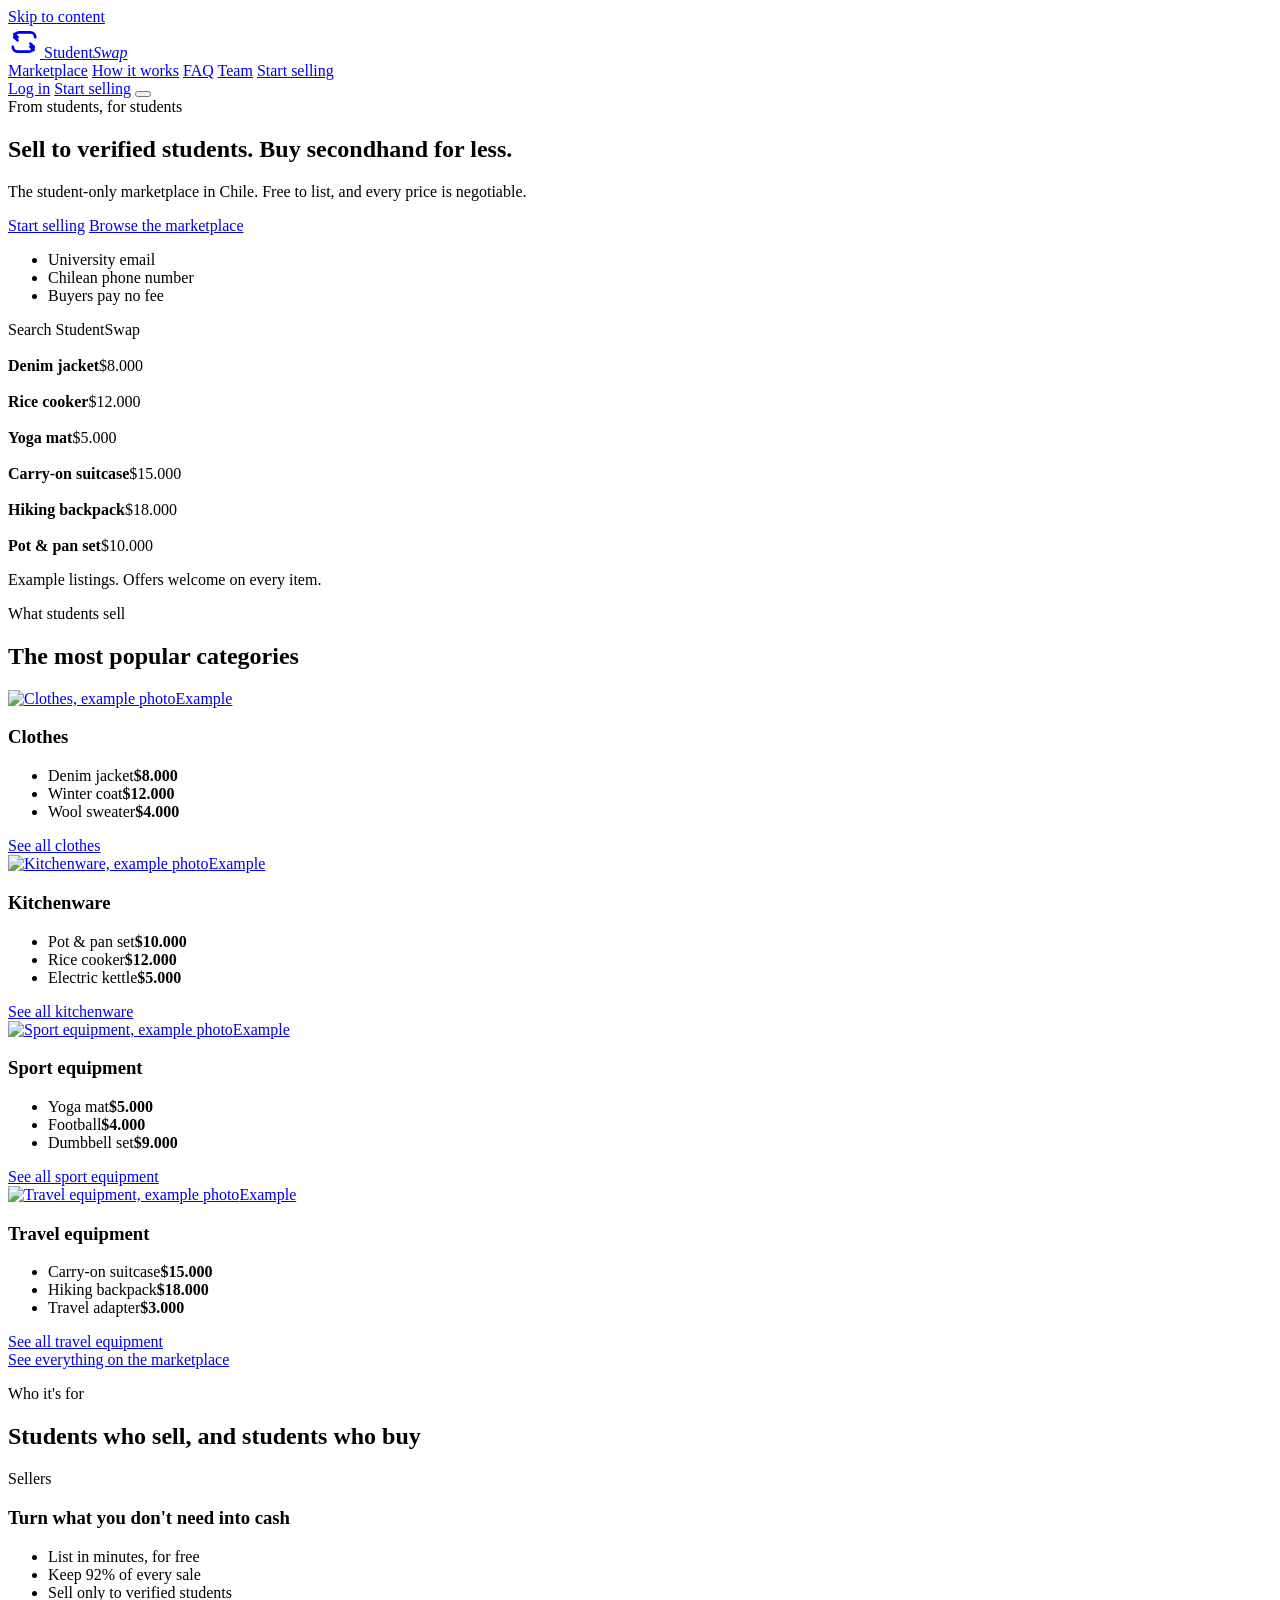
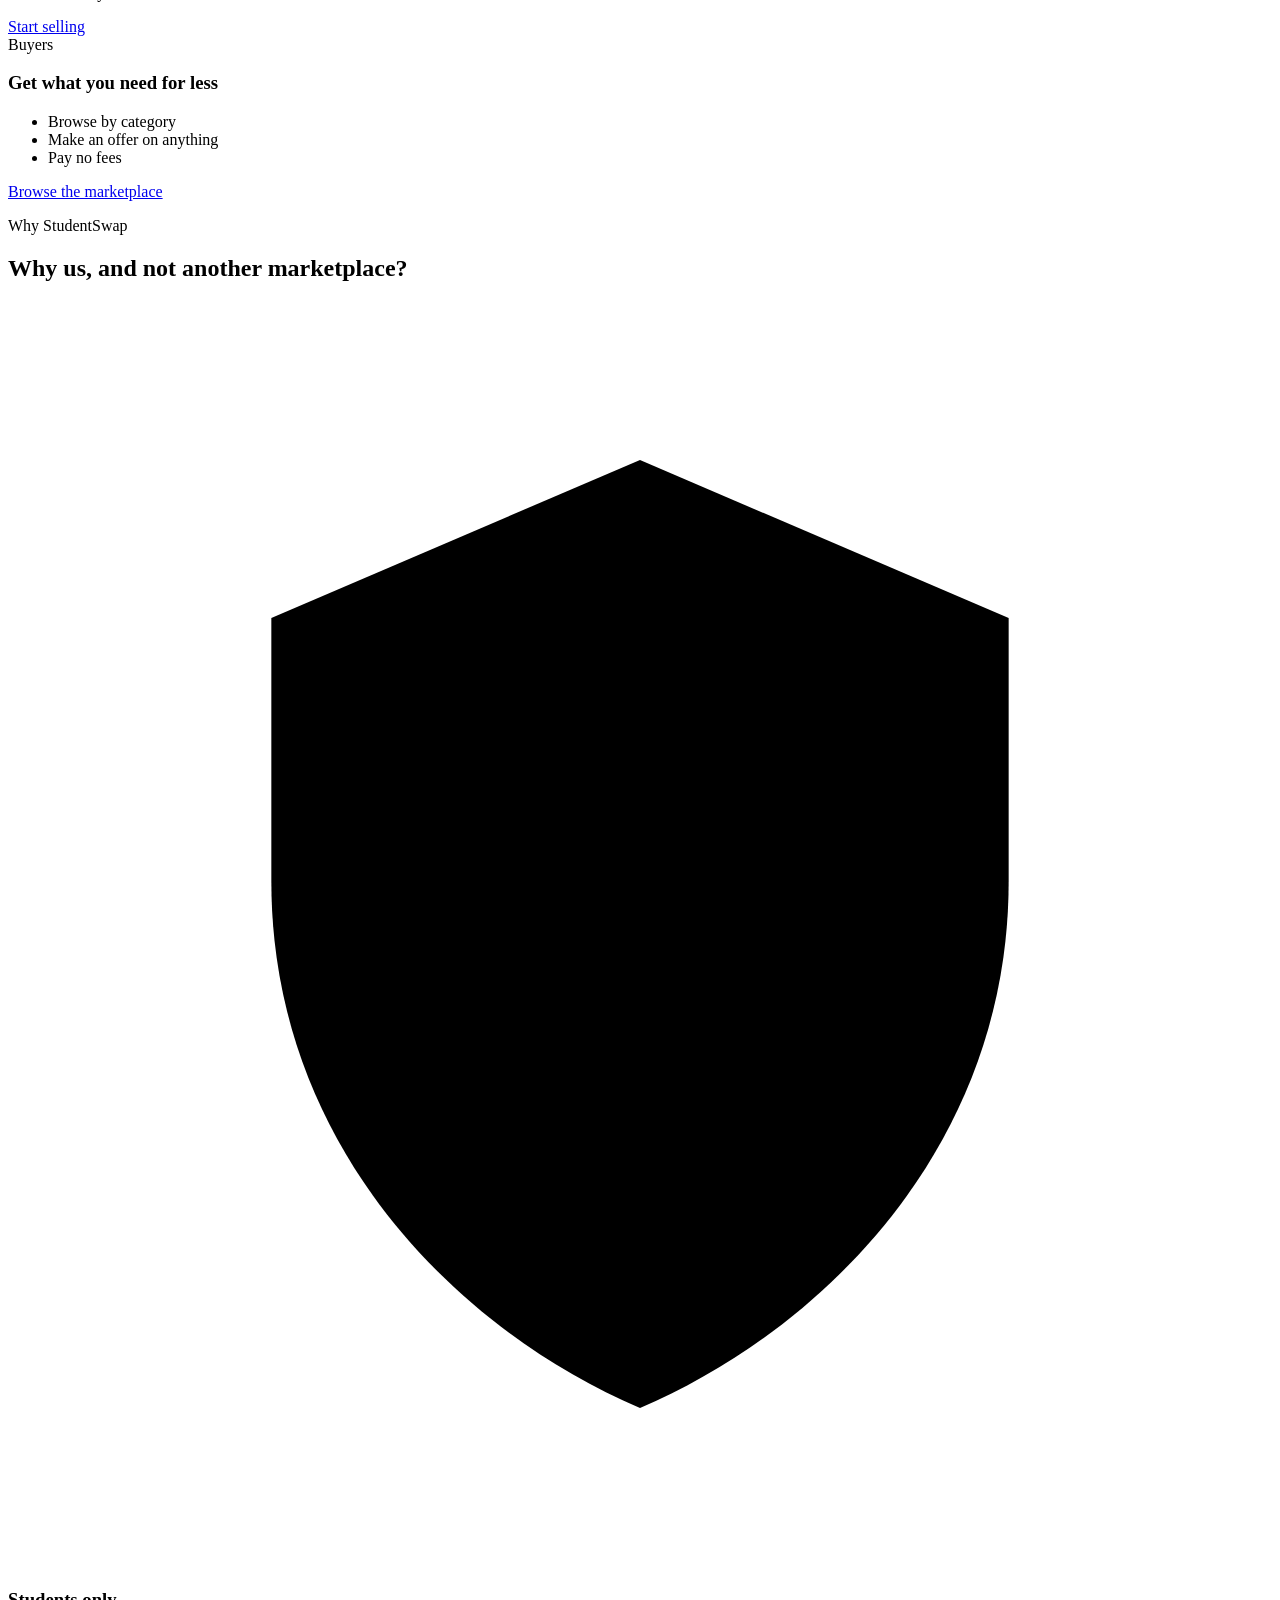
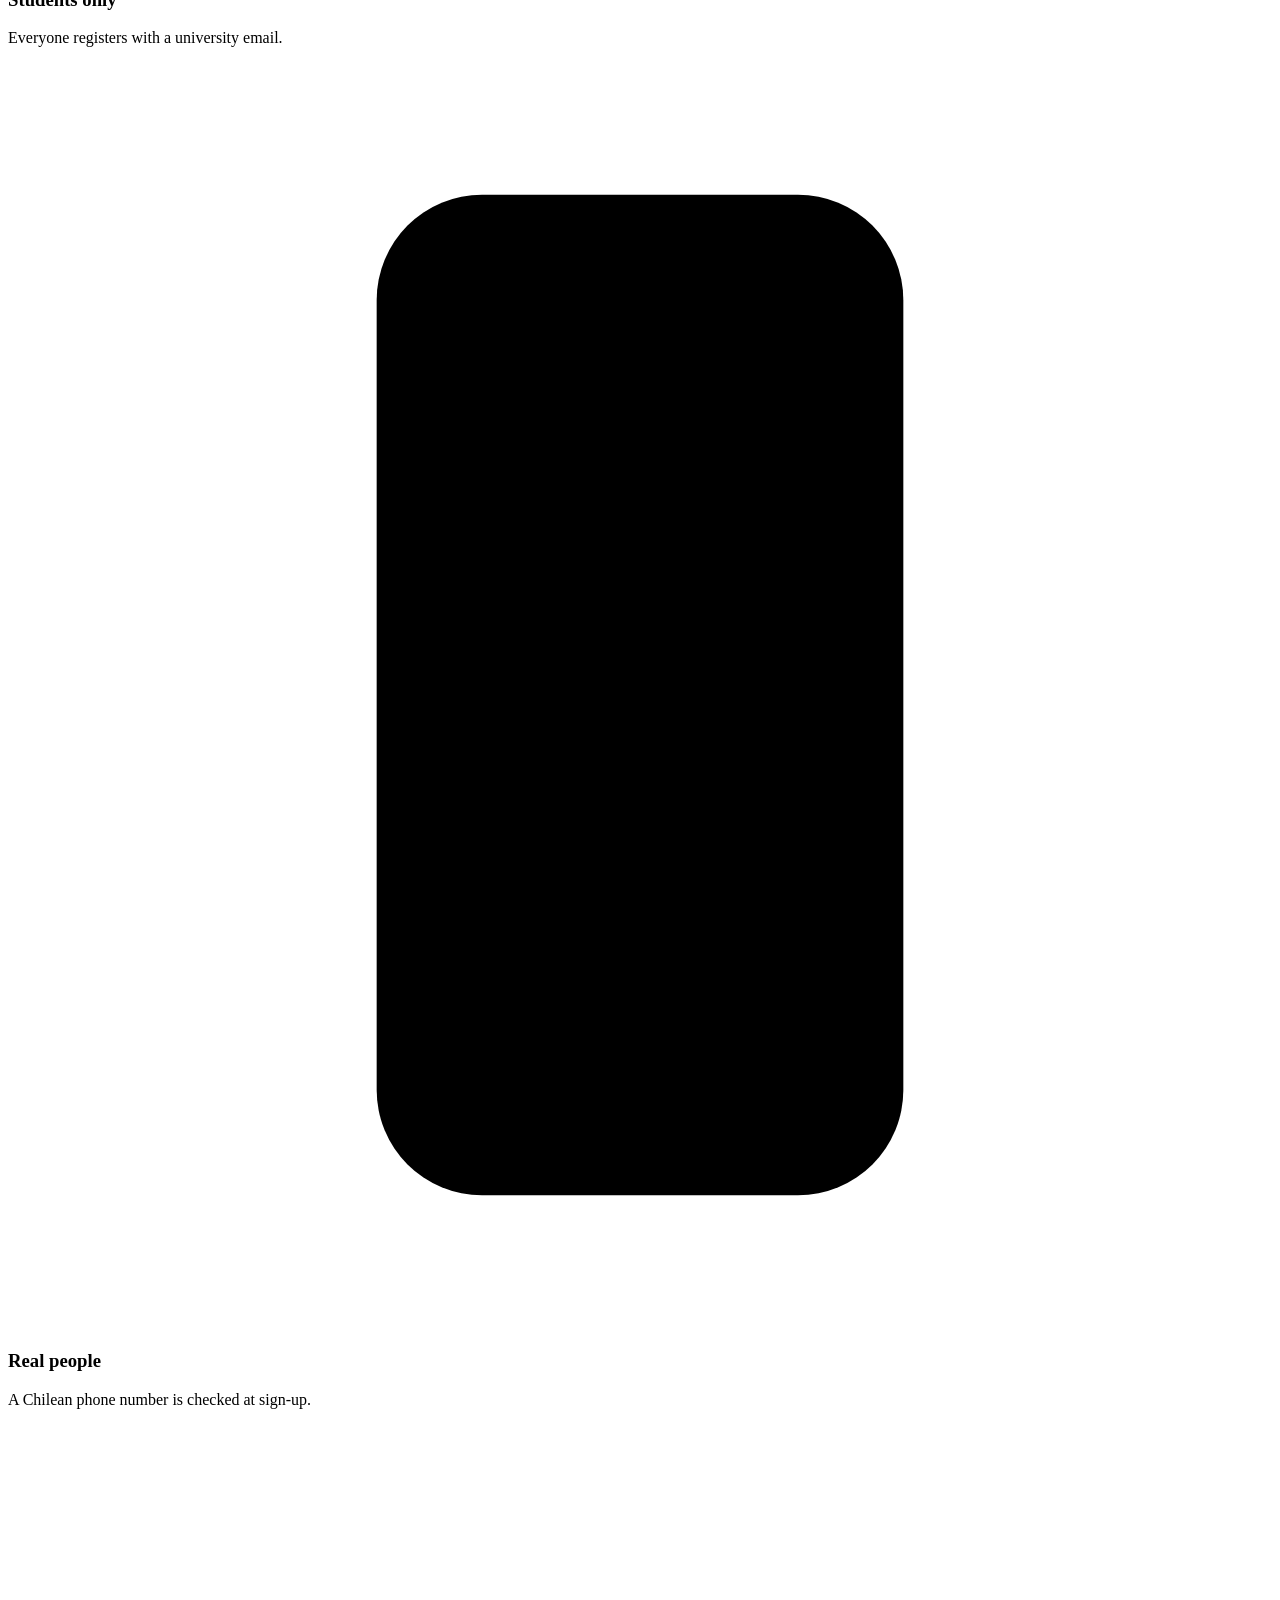
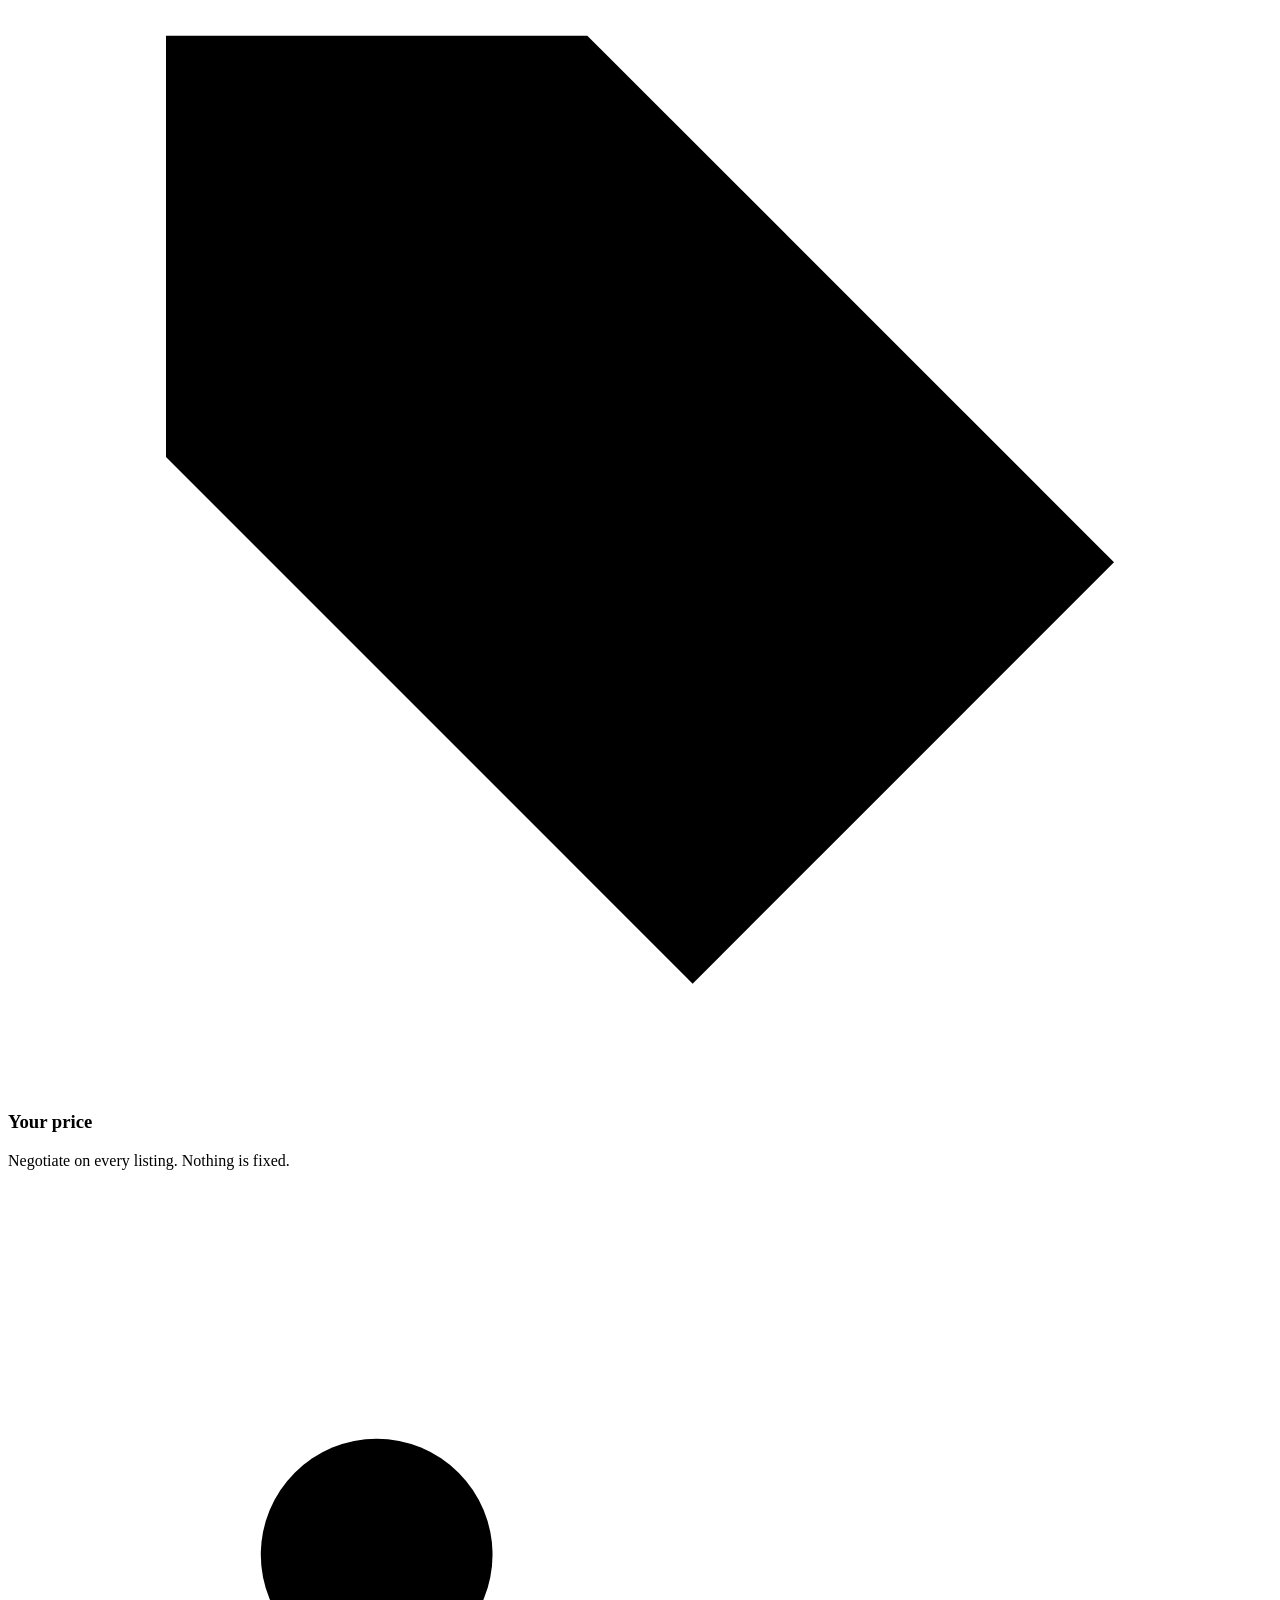
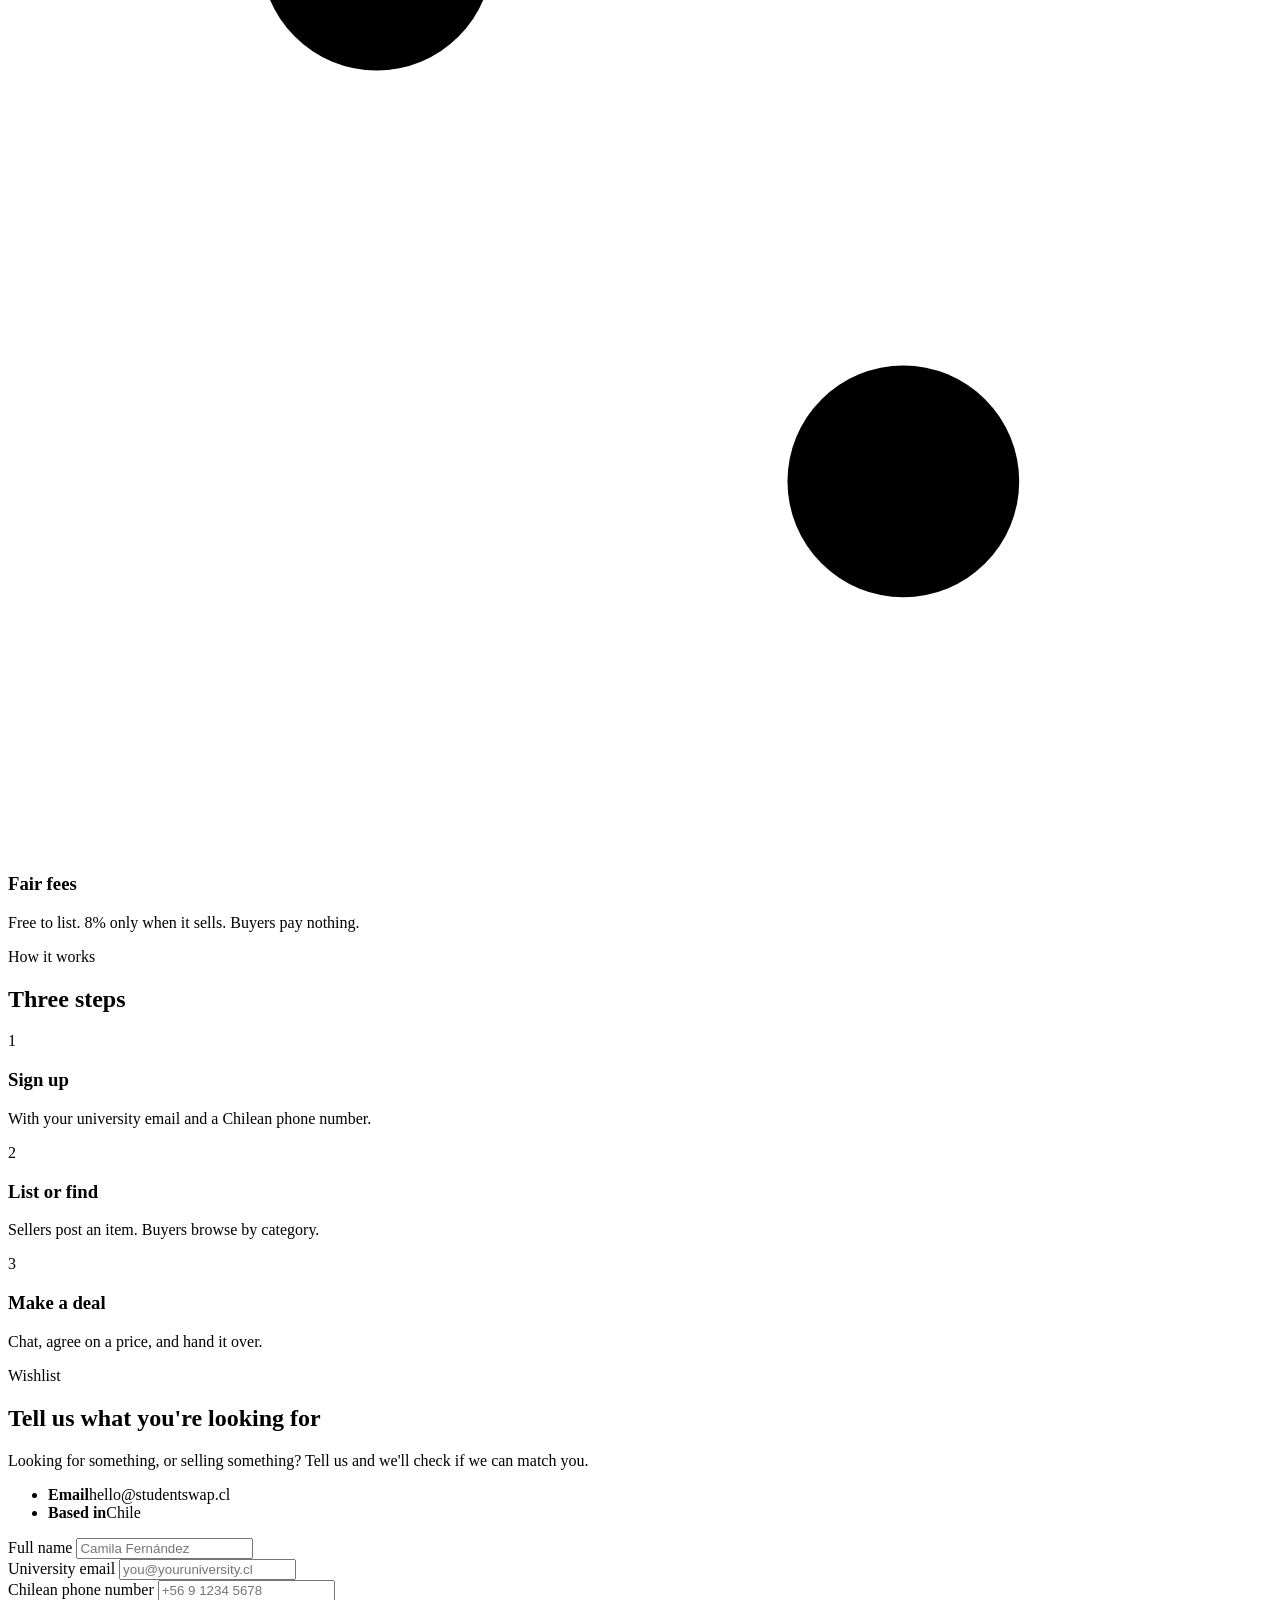
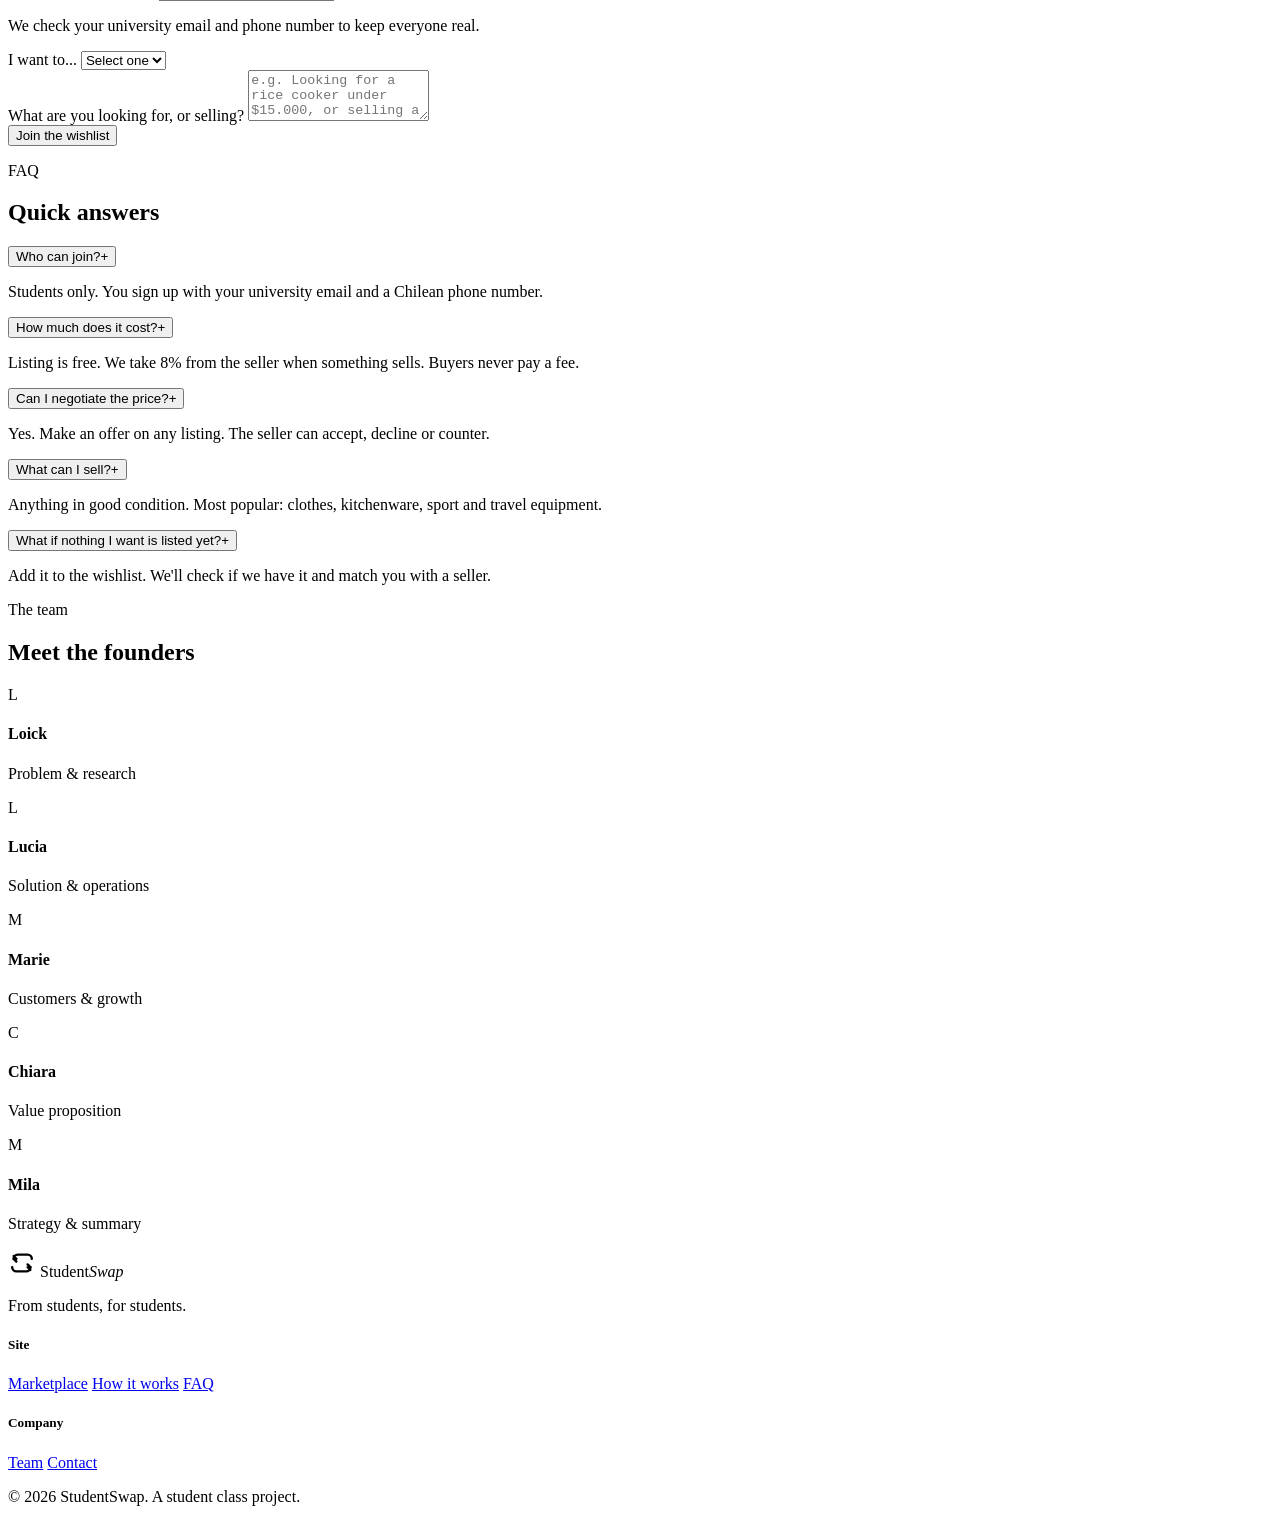
==== index.html @ c47710b7 "Add files via upload" ====
<!DOCTYPE html>
<html lang="en">
<head>
<meta charset="UTF-8">
<meta name="viewport" content="width=device-width, initial-scale=1.0">
<title>StudentSwap | The safe student marketplace in Chile</title>
<meta name="description" content="Sell to verified students and buy secondhand for less. StudentSwap is the student-only marketplace in Chile: university email and Chilean phone number required, free to list, every price negotiable.">
<link rel="icon" href="data:image/svg+xml,<svg xmlns=%22http://www.w3.org/2000/svg%22 viewBox=%220 0 100 100%22><text y=%22.9em%22 font-size=%2290%22>🔁</text></svg>">
<link rel="preconnect" href="https://fonts.googleapis.com">
<link rel="preconnect" href="https://fonts.gstatic.com" crossorigin>
<link href="https://fonts.googleapis.com/css2?family=Fraunces:opsz,wght@9..144,500;9..144,600;9..144,700&family=Inter:wght@400;500;600;700;800&display=swap" rel="stylesheet">
<link rel="stylesheet" href="css/styles.css">
</head>
<body>

<a class="skip-link" href="#main">Skip to content</a>

<header class="site-header" id="top">
  <div class="wrap header-inner">
    <a href="index.html" class="logo" aria-label="StudentSwap home">
      <span class="logo-mark">
        <svg width="32" height="32" viewBox="0 0 40 40" fill="none" xmlns="http://www.w3.org/2000/svg">
          <path d="M8 14C8 10.6863 10.6863 8 14 8H28C31.3137 8 34 10.6863 34 14" stroke="currentColor" stroke-width="3.4" stroke-linecap="round"/>
          <path d="M12 14L8 10M8 14L12 18" stroke="currentColor" stroke-width="3.4" stroke-linecap="round" stroke-linejoin="round"/>
          <path d="M32 26C32 29.3137 29.3137 32 26 32H12C8.68629 32 6 29.3137 6 26" stroke="currentColor" stroke-width="3.4" stroke-linecap="round"/>
          <path d="M28 26L32 30M32 26L28 22" stroke="currentColor" stroke-width="3.4" stroke-linecap="round" stroke-linejoin="round"/>
        </svg>
      </span>
      <span>Student<em>Swap</em></span>
    </a>

    <nav class="main-nav" id="main-nav" aria-label="Primary">
      <a href="marketplace.html">Marketplace</a>
      <a href="#how-it-works">How it works</a>
      <a href="#faq">FAQ</a>
      <a href="#team">Team</a>
      <a href="#join" class="nav-cta btn btn-primary">Start selling</a>
    </nav>

    <div class="header-actions">
      <a href="#join" class="btn btn-ghost">Log in</a>
      <a href="#join" class="btn btn-primary">Start selling</a>
      <button class="nav-toggle" id="navToggle" aria-expanded="false" aria-controls="main-nav" aria-label="Toggle menu">
        <span></span><span></span><span></span>
      </button>
    </div>
  </div>
</header>

<main id="main">

  <!-- HERO -->
  <section class="hero">
    <div class="wrap hero-inner">
      <div class="hero-copy">
        <span class="badge-pill">From students, for students</span>
        <h1>Sell to verified students. <span class="accent">Buy secondhand for less.</span></h1>
        <p class="hero-sub">The student-only marketplace in Chile. Free to list, and every price is negotiable.</p>
        <div class="hero-ctas">
          <a href="#join" class="btn btn-primary btn-lg">Start selling</a>
          <a href="marketplace.html" class="btn btn-outline btn-lg">Browse the marketplace</a>
        </div>
        <ul class="trust-list">
          <li>University email</li>
          <li>Chilean phone number</li>
          <li>Buyers pay no fee</li>
        </ul>
      </div>

      <div class="hero-art" aria-hidden="true">
        <div class="mock-browser">
          <div class="mock-bar"><span></span><span></span><span></span></div>
          <div class="mock-search">Search StudentSwap</div>
          <div class="mock-grid">
            <div class="mock-card"><img class="mock-thumb" data-ph="clothing" alt=""><div class="mock-info"><strong>Denim jacket</strong><span>$8.000</span></div></div>
            <div class="mock-card"><img class="mock-thumb" data-ph="kitchen" alt=""><div class="mock-info"><strong>Rice cooker</strong><span>$12.000</span></div></div>
            <div class="mock-card"><img class="mock-thumb" data-ph="sport" alt=""><div class="mock-info"><strong>Yoga mat</strong><span>$5.000</span></div></div>
            <div class="mock-card"><img class="mock-thumb" data-ph="travel" alt=""><div class="mock-info"><strong>Carry-on suitcase</strong><span>$15.000</span></div></div>
            <div class="mock-card"><img class="mock-thumb" data-ph="travel" alt=""><div class="mock-info"><strong>Hiking backpack</strong><span>$18.000</span></div></div>
            <div class="mock-card"><img class="mock-thumb" data-ph="kitchen" alt=""><div class="mock-info"><strong>Pot &amp; pan set</strong><span>$10.000</span></div></div>
          </div>
          <p class="mock-caption">Example listings. Offers welcome on every item.</p>
        </div>
      </div>
    </div>
  </section>

  <!-- CATEGORIES WITH EXAMPLES -->
  <section class="section alt" id="categories">
    <div class="wrap">
      <p class="eyebrow center">What students sell</p>
      <h2 class="section-title center">The most popular categories</h2>

      <div class="cat-grid">
        <article class="cat-card">
          <a class="cat-thumb" href="marketplace.html?category=clothing">
            <img data-ph="clothing" alt="Clothes, example photo"><span class="example-badge">Example</span>
          </a>
          <div class="cat-body">
            <h3>Clothes</h3>
            <ul class="cat-items">
              <li><span>Denim jacket</span><b>$8.000</b></li>
              <li><span>Winter coat</span><b>$12.000</b></li>
              <li><span>Wool sweater</span><b>$4.000</b></li>
            </ul>
            <a class="cat-link" href="marketplace.html?category=clothing">See all clothes</a>
          </div>
        </article>

        <article class="cat-card">
          <a class="cat-thumb" href="marketplace.html?category=kitchen">
            <img data-ph="kitchen" alt="Kitchenware, example photo"><span class="example-badge">Example</span>
          </a>
          <div class="cat-body">
            <h3>Kitchenware</h3>
            <ul class="cat-items">
              <li><span>Pot &amp; pan set</span><b>$10.000</b></li>
              <li><span>Rice cooker</span><b>$12.000</b></li>
              <li><span>Electric kettle</span><b>$5.000</b></li>
            </ul>
            <a class="cat-link" href="marketplace.html?category=kitchen">See all kitchenware</a>
          </div>
        </article>

        <article class="cat-card">
          <a class="cat-thumb" href="marketplace.html?category=sport">
            <img data-ph="sport" alt="Sport equipment, example photo"><span class="example-badge">Example</span>
          </a>
          <div class="cat-body">
            <h3>Sport equipment</h3>
            <ul class="cat-items">
              <li><span>Yoga mat</span><b>$5.000</b></li>
              <li><span>Football</span><b>$4.000</b></li>
              <li><span>Dumbbell set</span><b>$9.000</b></li>
            </ul>
            <a class="cat-link" href="marketplace.html?category=sport">See all sport equipment</a>
          </div>
        </article>

        <article class="cat-card">
          <a class="cat-thumb" href="marketplace.html?category=travel">
            <img data-ph="travel" alt="Travel equipment, example photo"><span class="example-badge">Example</span>
          </a>
          <div class="cat-body">
            <h3>Travel equipment</h3>
            <ul class="cat-items">
              <li><span>Carry-on suitcase</span><b>$15.000</b></li>
              <li><span>Hiking backpack</span><b>$18.000</b></li>
              <li><span>Travel adapter</span><b>$3.000</b></li>
            </ul>
            <a class="cat-link" href="marketplace.html?category=travel">See all travel equipment</a>
          </div>
        </article>
      </div>

      <div class="section-cta">
        <a href="marketplace.html" class="btn btn-outline">See everything on the marketplace</a>
      </div>
    </div>
  </section>

  <!-- CUSTOMERS: SELLERS FIRST -->
  <section class="section" id="who">
    <div class="wrap">
      <p class="eyebrow center">Who it's for</p>
      <h2 class="section-title center">Students who sell, and students who buy</h2>

      <div class="audience-grid">
        <div class="audience-card primary">
          <span class="audience-tag">Sellers</span>
          <h3>Turn what you don't need into cash</h3>
          <ul class="check-list">
            <li>List in minutes, for free</li>
            <li>Keep 92% of every sale</li>
            <li>Sell only to verified students</li>
          </ul>
          <a href="#join" class="btn btn-light">Start selling</a>
        </div>
        <div class="audience-card">
          <span class="audience-tag">Buyers</span>
          <h3>Get what you need for less</h3>
          <ul class="check-list">
            <li>Browse by category</li>
            <li>Make an offer on anything</li>
            <li>Pay no fees</li>
          </ul>
          <a href="marketplace.html" class="btn btn-outline">Browse the marketplace</a>
        </div>
      </div>
    </div>
  </section>

  <!-- WHY US -->
  <section class="section alt" id="why">
    <div class="wrap">
      <p class="eyebrow center">Why StudentSwap</p>
      <h2 class="section-title center">Why us, and not another marketplace?</h2>

      <div class="why-grid">
        <div class="why-item">
          <span class="why-icon"><svg viewBox="0 0 24 24" aria-hidden="true"><path d="M12 3l7 3v5c0 5-3.5 8.5-7 10-3.5-1.5-7-5-7-10V6l7-3z"/><path d="M9 12l2 2 4-4"/></svg></span>
          <h3>Students only</h3>
          <p>Everyone registers with a university email.</p>
        </div>
        <div class="why-item">
          <span class="why-icon"><svg viewBox="0 0 24 24" aria-hidden="true"><rect x="7" y="2.5" width="10" height="19" rx="2"/><path d="M11 18h2"/></svg></span>
          <h3>Real people</h3>
          <p>A Chilean phone number is checked at sign-up.</p>
        </div>
        <div class="why-item">
          <span class="why-icon"><svg viewBox="0 0 24 24" aria-hidden="true"><path d="M3 12V4h8l10 10-8 8L3 12z"/><circle cx="7.5" cy="8.5" r="1.2"/></svg></span>
          <h3>Your price</h3>
          <p>Negotiate on every listing. Nothing is fixed.</p>
        </div>
        <div class="why-item">
          <span class="why-icon"><svg viewBox="0 0 24 24" aria-hidden="true"><path d="M5 19L19 5"/><circle cx="7" cy="7" r="2.2"/><circle cx="17" cy="17" r="2.2"/></svg></span>
          <h3>Fair fees</h3>
          <p>Free to list. 8% only when it sells. Buyers pay nothing.</p>
        </div>
      </div>
    </div>
  </section>

  <!-- HOW IT WORKS -->
  <section class="section" id="how-it-works">
    <div class="wrap">
      <p class="eyebrow center">How it works</p>
      <h2 class="section-title center">Three steps</h2>

      <div class="steps-row">
        <div class="step">
          <span class="step-num">1</span>
          <h3>Sign up</h3>
          <p>With your university email and a Chilean phone number.</p>
        </div>
        <div class="step">
          <span class="step-num">2</span>
          <h3>List or find</h3>
          <p>Sellers post an item. Buyers browse by category.</p>
        </div>
        <div class="step">
          <span class="step-num">3</span>
          <h3>Make a deal</h3>
          <p>Chat, agree on a price, and hand it over.</p>
        </div>
      </div>
    </div>
  </section>

  <!-- WISHLIST -->
  <section class="section alt" id="join">
    <div class="wrap two-col">
      <div>
        <p class="eyebrow">Wishlist</p>
        <h2 class="section-title">Tell us what you're looking for</h2>
        <p class="section-lead">Looking for something, or selling something? Tell us and we'll check if we can match you.</p>
        <ul class="contact-info">
          <li><strong>Email</strong><span>hello@studentswap.cl</span></li>
          <li><strong>Based in</strong><span>Chile</span></li>
        </ul>
      </div>

      <form class="join-form" id="joinForm">
        <div class="form-row">
          <label for="name">Full name</label>
          <input type="text" id="name" name="name" required placeholder="Camila Fernández">
        </div>
        <div class="form-row">
          <label for="email">University email</label>
          <input type="email" id="email" name="email" required placeholder="you@youruniversity.cl">
        </div>
        <div class="form-row">
          <label for="phone">Chilean phone number</label>
          <input type="tel" id="phone" name="phone" required placeholder="+56 9 1234 5678" pattern="(\+?56[\s\-]?)?9[\s\-]?[0-9]{4}[\s\-]?[0-9]{4}" title="Chilean mobile number, for example +56 9 1234 5678">
          <p class="form-hint">We check your university email and phone number to keep everyone real.</p>
        </div>
        <div class="form-row">
          <label for="role">I want to...</label>
          <select id="role" name="role" required>
            <option value="" disabled selected>Select one</option>
            <option value="seller">Sell</option>
            <option value="buyer">Buy</option>
            <option value="both">Both</option>
          </select>
        </div>
        <div class="form-row">
          <label for="details">What are you looking for, or selling?</label>
          <textarea id="details" name="details" rows="3" placeholder="e.g. Looking for a rice cooker under $15.000, or selling a yoga mat."></textarea>
        </div>
        <button type="submit" class="btn btn-primary btn-lg btn-block">Join the wishlist</button>
        <p class="form-note" id="formNote" role="status"></p>
      </form>
    </div>
  </section>

  <!-- FAQ -->
  <section class="section" id="faq">
    <div class="wrap narrow">
      <p class="eyebrow center">FAQ</p>
      <h2 class="section-title center">Quick answers</h2>

      <div class="accordion" id="accordion">
        <div class="accordion-item">
          <button class="accordion-trigger" aria-expanded="true">Who can join?<span class="accordion-icon">+</span></button>
          <div class="accordion-panel" style="max-height:200px"><p>Students only. You sign up with your university email and a Chilean phone number.</p></div>
        </div>
        <div class="accordion-item">
          <button class="accordion-trigger" aria-expanded="false">How much does it cost?<span class="accordion-icon">+</span></button>
          <div class="accordion-panel"><p>Listing is free. We take 8% from the seller when something sells. Buyers never pay a fee.</p></div>
        </div>
        <div class="accordion-item">
          <button class="accordion-trigger" aria-expanded="false">Can I negotiate the price?<span class="accordion-icon">+</span></button>
          <div class="accordion-panel"><p>Yes. Make an offer on any listing. The seller can accept, decline or counter.</p></div>
        </div>
        <div class="accordion-item">
          <button class="accordion-trigger" aria-expanded="false">What can I sell?<span class="accordion-icon">+</span></button>
          <div class="accordion-panel"><p>Anything in good condition. Most popular: clothes, kitchenware, sport and travel equipment.</p></div>
        </div>
        <div class="accordion-item">
          <button class="accordion-trigger" aria-expanded="false">What if nothing I want is listed yet?<span class="accordion-icon">+</span></button>
          <div class="accordion-panel"><p>Add it to the wishlist. We'll check if we have it and match you with a seller.</p></div>
        </div>
      </div>
    </div>
  </section>

  <!-- TEAM -->
  <section class="section alt" id="team">
    <div class="wrap">
      <p class="eyebrow center">The team</p>
      <h2 class="section-title center">Meet the founders</h2>

      <div class="team-grid">
        <div class="team-card"><div class="avatar" style="background:var(--green-100)">L</div><h4>Loick</h4><p>Problem &amp; research</p></div>
        <div class="team-card"><div class="avatar" style="background:var(--coral-tint)">L</div><h4>Lucia</h4><p>Solution &amp; operations</p></div>
        <div class="team-card"><div class="avatar" style="background:var(--gold-tint)">M</div><h4>Marie</h4><p>Customers &amp; growth</p></div>
        <div class="team-card"><div class="avatar" style="background:var(--green-tint)">C</div><h4>Chiara</h4><p>Value proposition</p></div>
        <div class="team-card"><div class="avatar" style="background:var(--sand)">M</div><h4>Mila</h4><p>Strategy &amp; summary</p></div>
      </div>
    </div>
  </section>

</main>

<footer class="site-footer">
  <div class="wrap footer-inner">
    <div class="footer-brand">
      <span class="logo"><span class="logo-mark">
          <svg width="28" height="28" viewBox="0 0 40 40" fill="none" xmlns="http://www.w3.org/2000/svg">
            <path d="M8 14C8 10.6863 10.6863 8 14 8H28C31.3137 8 34 10.6863 34 14" stroke="currentColor" stroke-width="3.4" stroke-linecap="round"/>
            <path d="M12 14L8 10M8 14L12 18" stroke="currentColor" stroke-width="3.4" stroke-linecap="round" stroke-linejoin="round"/>
            <path d="M32 26C32 29.3137 29.3137 32 26 32H12C8.68629 32 6 29.3137 6 26" stroke="currentColor" stroke-width="3.4" stroke-linecap="round"/>
            <path d="M28 26L32 30M32 26L28 22" stroke="currentColor" stroke-width="3.4" stroke-linecap="round" stroke-linejoin="round"/>
          </svg>
      </span>Student<em>Swap</em></span>
      <p>From students, for students.</p>
    </div>
    <div class="footer-links">
      <div>
        <h5>Site</h5>
        <a href="marketplace.html">Marketplace</a>
        <a href="#how-it-works">How it works</a>
        <a href="#faq">FAQ</a>
      </div>
      <div>
        <h5>Company</h5>
        <a href="#team">Team</a>
        <a href="#join">Contact</a>
      </div>
    </div>
  </div>
  <div class="wrap footer-bottom">
    <p>© 2026 StudentSwap. A student class project.</p>
  </div>
</footer>

<script src="js/placeholder.js"></script>
<script src="js/script.js"></script>
</body>
</html>
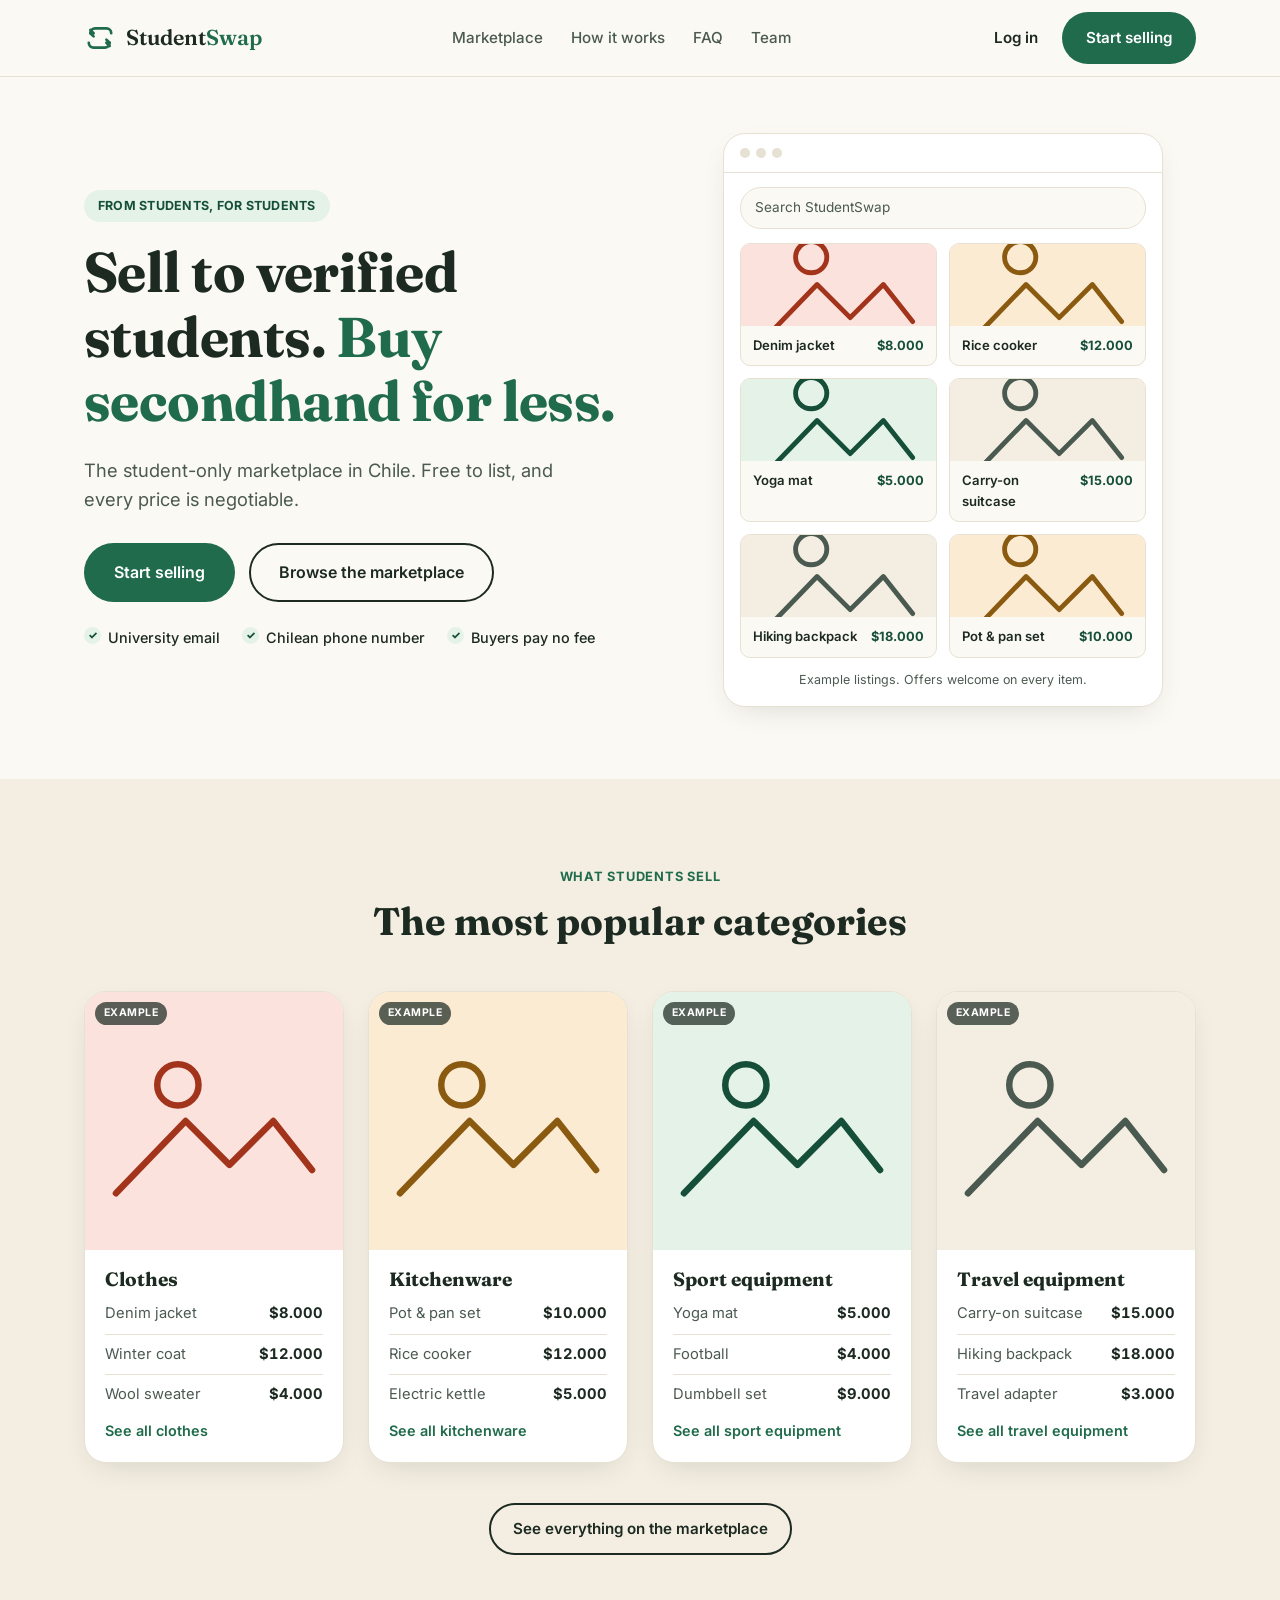
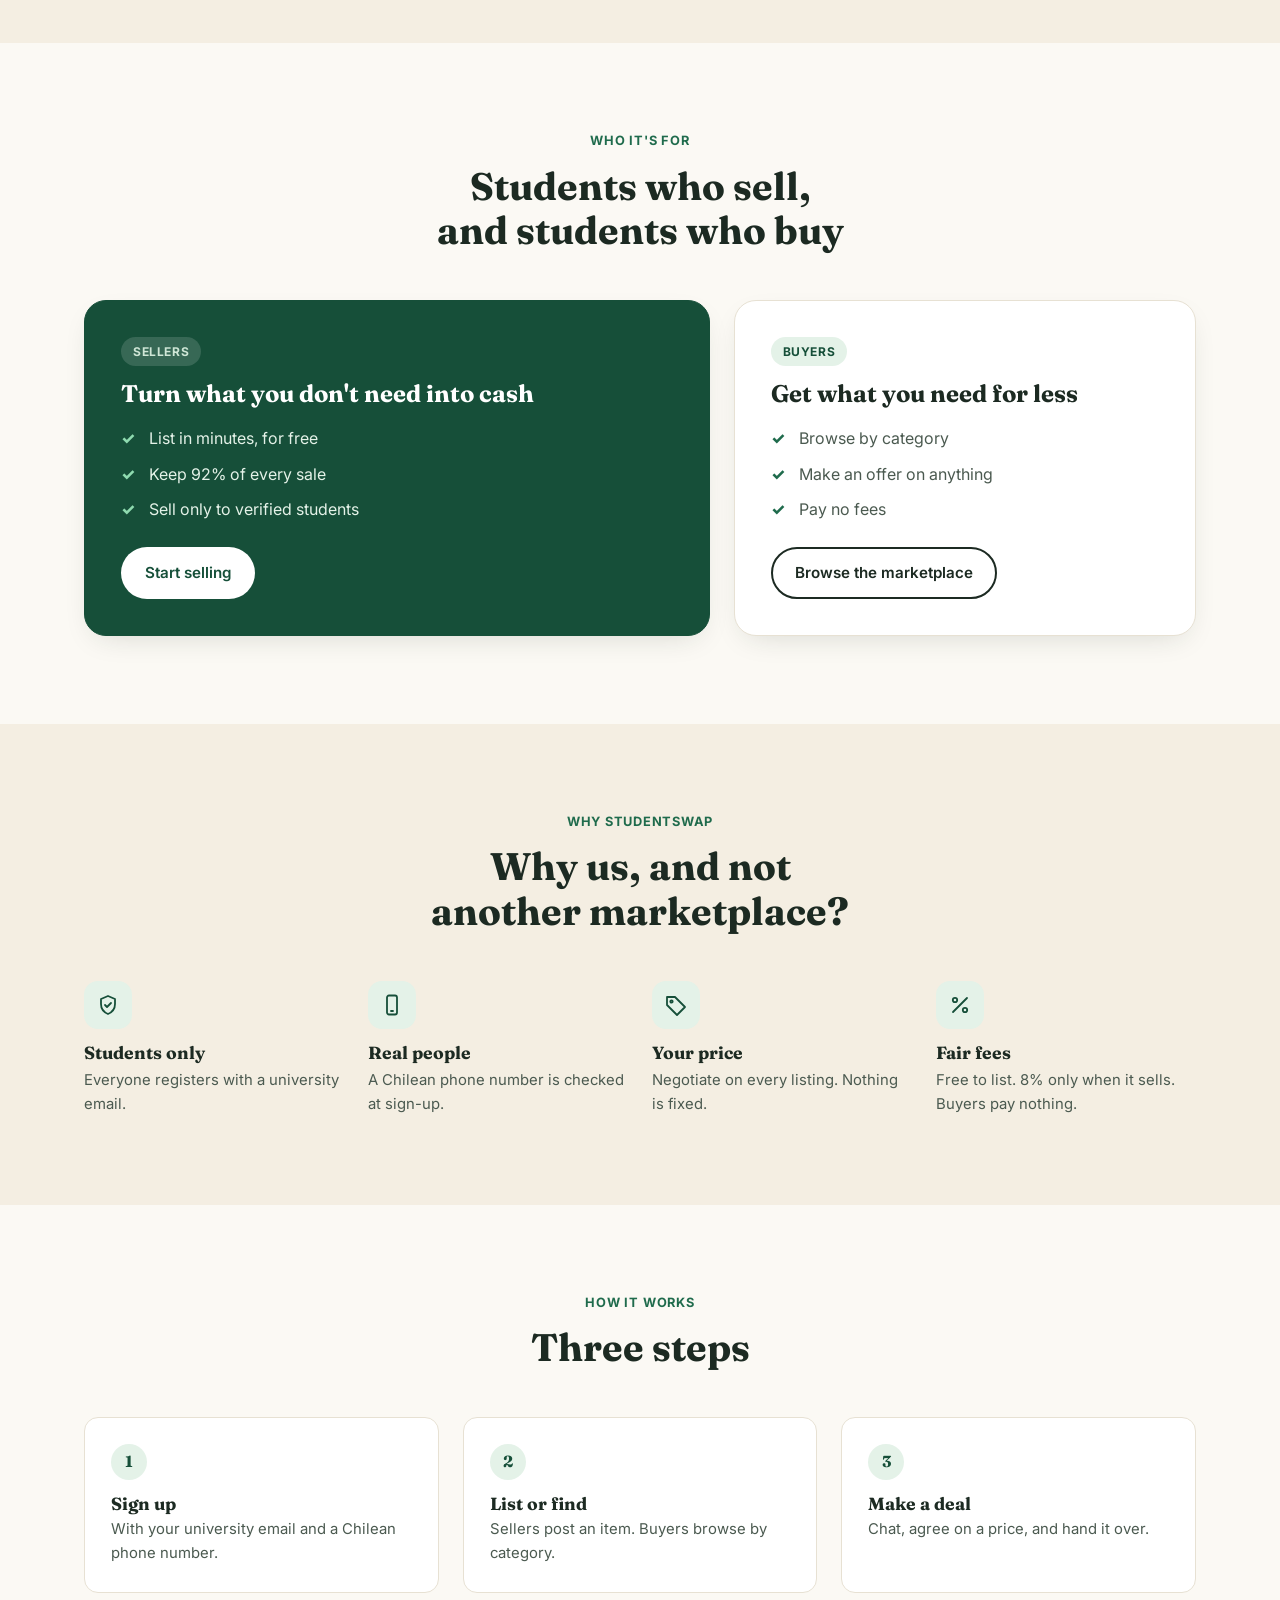
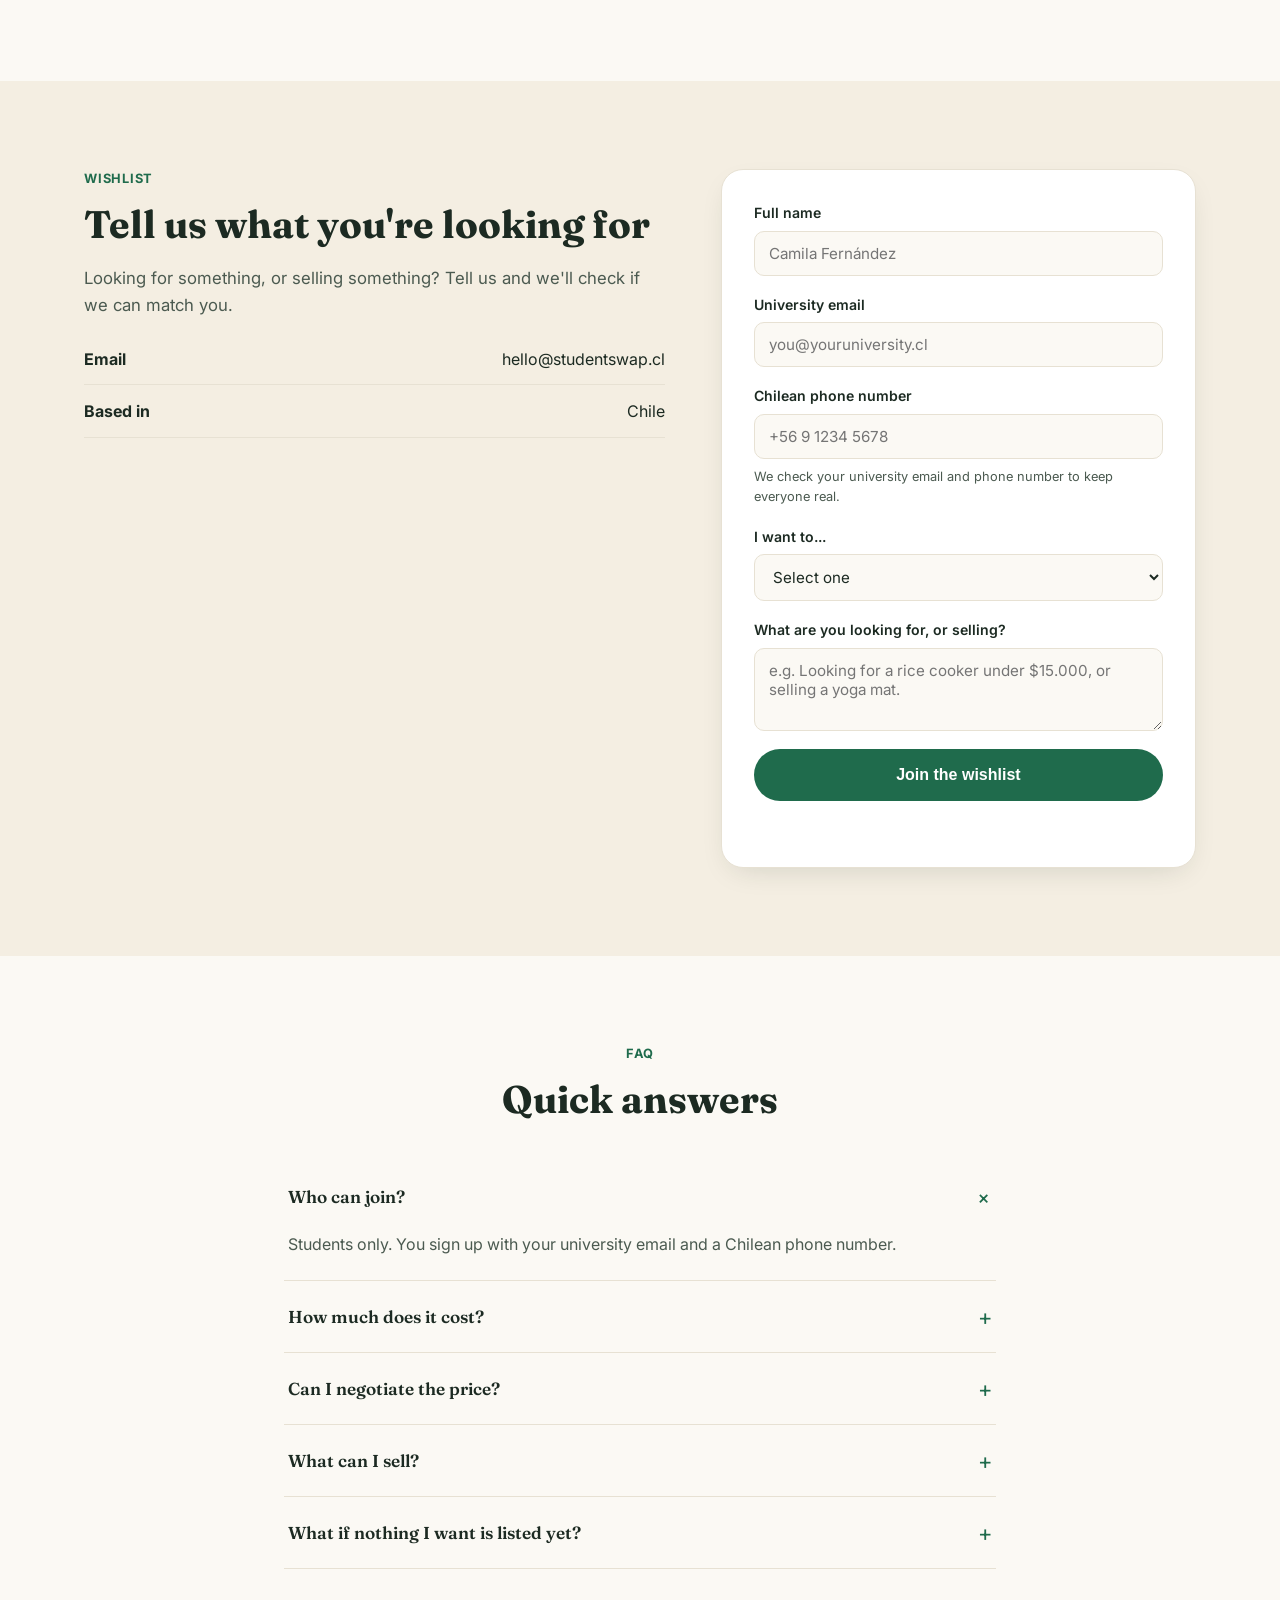
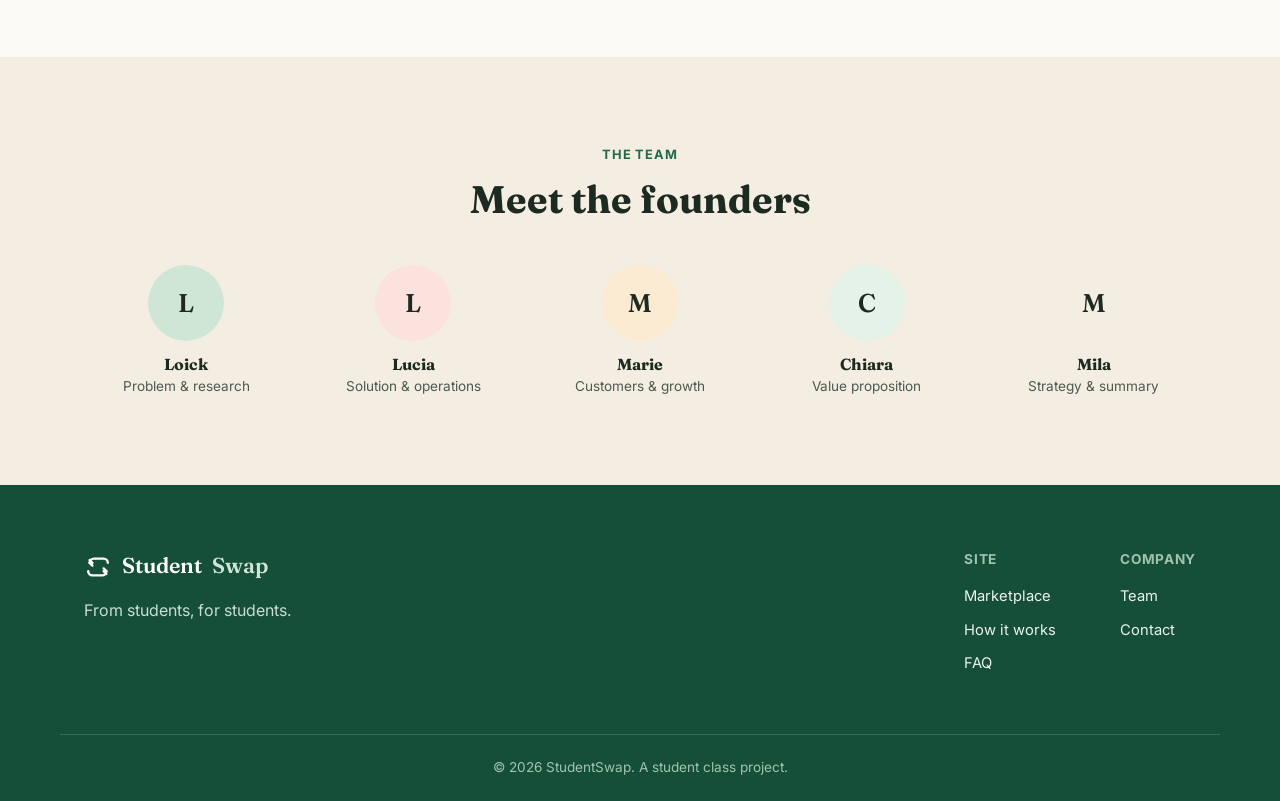
==== commit c094fad9: "Add files via upload" ====
--- a/index.html
+++ b/index.html
@@ -9,7 +9,320 @@
 <link rel="preconnect" href="https://fonts.googleapis.com">
 <link rel="preconnect" href="https://fonts.gstatic.com" crossorigin>
 <link href="https://fonts.googleapis.com/css2?family=Fraunces:opsz,wght@9..144,500;9..144,600;9..144,700&family=Inter:wght@400;500;600;700;800&display=swap" rel="stylesheet">
-<link rel="stylesheet" href="css/styles.css">
+<style>
+/* ---------- Tokens (light) ---------- */
+:root{
+  --bg:#FBF9F4;
+  --surface:#FFFFFF;
+  --ink:#1C2A22;
+  --ink-soft:#4B5A50;
+  --border:#E7E1D3;
+
+  --green-600:#1F6B4C;
+  --green-700:#164F39;
+  --green-100:#CFE6D6;
+  --green-200:#AFD8BC;
+  --green-tint:#E4F2E8;
+
+  --coral:#F2664B;
+  --coral-tint:#FBE2DC;
+  --coral-deep:#A3341C;
+
+  --gold:#E8A33D;
+  --gold-tint:#FBEBD3;
+  --gold-deep:#8A5A10;
+
+  --sand:#F4EEE2;
+  --brand-deep:#164F39;
+
+  --shadow: 0 10px 30px -12px rgba(28,42,34,0.18);
+  --radius-lg: 22px;
+  --radius-md: 14px;
+  --radius-sm: 10px;
+  --maxw: 1160px;
+  --font-head: "Fraunces", serif;
+  --font-body: "Inter", system-ui, sans-serif;
+}
+
+/* ---------- Tokens (dark, OS default) ---------- */
+@media (prefers-color-scheme: dark){
+  :root:not([data-theme="light"]){
+    --bg:#101B15; --surface:#182922; --ink:#F1EFE4; --ink-soft:#A6B8AB; --border:#2A3D31;
+    --green-600:#39AD72; --green-700:#8FDBB0; --green-100:#1E3A2C; --green-200:#25452F; --green-tint:#1B2E23;
+    --coral:#FF8266; --coral-tint:#3B2620; --coral-deep:#FFB6A0;
+    --gold:#F0B85A; --gold-tint:#3A2E17; --gold-deep:#F2C784;
+    --sand:#1B2419;
+    --shadow: 0 10px 30px -12px rgba(0,0,0,0.6);
+  }
+}
+/* ---------- Tokens (dark, explicit toggle) ---------- */
+:root[data-theme="dark"]{
+  --bg:#101B15; --surface:#182922; --ink:#F1EFE4; --ink-soft:#A6B8AB; --border:#2A3D31;
+  --green-600:#39AD72; --green-700:#8FDBB0; --green-100:#1E3A2C; --green-200:#25452F; --green-tint:#1B2E23;
+  --coral:#FF8266; --coral-tint:#3B2620; --coral-deep:#FFB6A0;
+  --gold:#F0B85A; --gold-tint:#3A2E17; --gold-deep:#F2C784;
+  --sand:#1B2419;
+  --shadow: 0 10px 30px -12px rgba(0,0,0,0.6);
+}
+
+/* ---------- Base ---------- */
+*,*::before,*::after{box-sizing:border-box;}
+html{scroll-behavior:smooth;}
+body{
+  margin:0;font-family:var(--font-body);color:var(--ink);background:var(--bg);
+  line-height:1.6;-webkit-font-smoothing:antialiased;
+}
+img{max-width:100%;display:block;}
+a{color:inherit;text-decoration:none;}
+ul{list-style:none;margin:0;padding:0;}
+h1,h2,h3,h4{font-family:var(--font-head);margin:0 0 .5em;line-height:1.15;color:var(--ink);text-wrap:balance;}
+p{margin:0 0 1em;color:var(--ink-soft);}
+
+.skip-link{position:absolute;left:-999px;top:0;background:var(--brand-deep);color:#fff;padding:10px 16px;border-radius:0 0 8px 0;z-index:999;}
+.skip-link:focus{left:0;}
+
+.wrap{max-width:var(--maxw);margin:0 auto;padding:0 24px;}
+.wrap.narrow{max-width:760px;}
+.wrap.two-col{display:grid;grid-template-columns:1.1fr .9fr;gap:56px;align-items:start;}
+
+.section{padding:88px 0;}
+.section.alt{background:var(--sand);}
+.eyebrow{font-weight:700;letter-spacing:.06em;text-transform:uppercase;font-size:.8rem;color:var(--green-600);margin:0 0 12px;}
+.eyebrow.center{text-align:center;}
+.section-title{font-size:clamp(1.7rem,3vw,2.4rem);max-width:720px;}
+.section-title.center{margin-left:auto;margin-right:auto;text-align:center;}
+.section-lead{max-width:560px;font-size:1.05rem;}
+.section-lead.center{margin-left:auto;margin-right:auto;text-align:center;}
+
+/* ---------- Buttons ---------- */
+.btn{
+  display:inline-flex;align-items:center;justify-content:center;gap:8px;padding:12px 22px;border-radius:999px;
+  font-weight:600;font-size:.95rem;border:2px solid transparent;cursor:pointer;transition:.18s ease;white-space:nowrap;
+}
+.btn-primary{background:var(--green-600);color:#fff;}
+.btn-primary:hover{background:var(--brand-deep);}
+.btn-outline{border-color:var(--ink);color:var(--ink);}
+.btn-outline:hover{background:var(--green-600);border-color:var(--green-600);color:#fff;}
+.btn-light{background:#fff;color:var(--brand-deep);}
+.btn-light:hover{background:var(--green-100);}
+.btn-ghost{color:var(--ink);padding-left:12px;padding-right:12px;}
+.btn-ghost:hover{color:var(--green-600);}
+.btn-lg{padding:15px 28px;font-size:1rem;}
+.btn-block{width:100%;}
+.btn:focus-visible,.accordion-trigger:focus-visible,.filter-chip:focus-visible,.offer-btn:focus-visible{outline:2px solid var(--green-600);outline-offset:2px;}
+
+/* ---------- Header ---------- */
+.site-header{
+  position:sticky;top:0;z-index:100;background:color-mix(in srgb, var(--bg) 90%, transparent);
+  backdrop-filter:blur(8px);border-bottom:1px solid var(--border);
+}
+.header-inner{display:flex;align-items:center;justify-content:space-between;height:76px;gap:24px;}
+.logo{display:flex;align-items:center;gap:10px;font-family:var(--font-head);font-weight:600;font-size:1.35rem;color:var(--ink);flex-shrink:0;}
+.logo em{font-style:normal;color:var(--green-600);}
+.logo-mark{color:var(--green-600);display:inline-flex;}
+.main-nav{display:flex;gap:28px;flex:1;justify-content:center;}
+.main-nav a{font-weight:500;font-size:.95rem;color:var(--ink-soft);}
+.main-nav a:hover,.main-nav a.is-active{color:var(--green-600);}
+.nav-cta{display:none;}
+.main-nav a.btn-primary,.main-nav a.btn-primary:hover{color:#fff;}
+.header-actions{display:flex;align-items:center;gap:10px;}
+.nav-toggle{display:none;flex-direction:column;justify-content:center;gap:5px;width:36px;height:36px;background:none;border:none;cursor:pointer;}
+.nav-toggle span{width:100%;height:2px;background:var(--ink);border-radius:2px;}
+
+/* ---------- Hero ---------- */
+.hero{padding:56px 0 72px;overflow:hidden;}
+.hero-inner{display:grid;grid-template-columns:1.05fr .95fr;gap:48px;align-items:center;}
+.badge-pill{
+  display:inline-flex;align-items:center;padding:6px 14px;border-radius:999px;background:var(--green-tint);
+  color:var(--green-700);font-weight:700;font-size:.78rem;letter-spacing:.02em;text-transform:uppercase;margin-bottom:18px;
+}
+.hero-copy h1{font-size:clamp(2.2rem,4.4vw,3.5rem);letter-spacing:-.01em;margin-bottom:.4em;}
+.accent{color:var(--green-600);}
+.hero-sub{font-size:1.15rem;max-width:480px;margin-bottom:0;}
+.hero-ctas{display:flex;gap:14px;flex-wrap:wrap;margin:28px 0 24px;}
+.trust-list{display:flex;flex-wrap:wrap;gap:10px 22px;}
+.trust-list li{position:relative;padding-left:24px;font-size:.9rem;font-weight:500;color:var(--ink);}
+.trust-list li::before{
+  content:"\2713";position:absolute;left:0;top:1px;width:17px;height:17px;border-radius:50%;background:var(--green-tint);
+  color:var(--green-700);font-size:.68rem;font-weight:800;display:flex;align-items:center;justify-content:center;
+}
+
+/* ---------- Hero mock marketplace ---------- */
+.hero-art{display:flex;justify-content:center;}
+.mock-browser{
+  width:100%;max-width:440px;background:var(--surface);border:1px solid var(--border);
+  border-radius:var(--radius-lg);box-shadow:var(--shadow);overflow:hidden;
+}
+.mock-bar{display:flex;gap:6px;padding:14px 16px;border-bottom:1px solid var(--border);}
+.mock-bar span{width:10px;height:10px;border-radius:50%;background:var(--border);}
+.mock-search{margin:14px 16px;padding:9px 14px;border-radius:999px;background:var(--bg);border:1px solid var(--border);font-size:.85rem;color:var(--ink-soft);}
+.mock-grid{display:grid;grid-template-columns:1fr 1fr;gap:12px;padding:0 16px;}
+.mock-card{border:1px solid var(--border);border-radius:var(--radius-sm);overflow:hidden;background:var(--bg);}
+.mock-thumb{width:100%;height:82px;object-fit:cover;background:var(--sand);}
+.mock-info{padding:9px 12px;display:flex;justify-content:space-between;align-items:baseline;gap:8px;}
+.mock-info strong{font-size:.82rem;font-family:var(--font-body);font-weight:600;}
+.mock-info span{font-size:.8rem;color:var(--green-700);font-weight:700;white-space:nowrap;}
+.mock-caption{margin:12px 16px 16px;font-size:.78rem;color:var(--ink-soft);text-align:center;}
+
+/* ---------- Categories ---------- */
+.cat-grid{display:grid;grid-template-columns:repeat(4,1fr);gap:24px;margin-top:48px;}
+.cat-card{display:flex;flex-direction:column;background:var(--surface);border:1px solid var(--border);border-radius:var(--radius-lg);overflow:hidden;box-shadow:var(--shadow);}
+.cat-thumb{position:relative;display:block;aspect-ratio:4/3;background:var(--sand);}
+.cat-thumb img{width:100%;height:100%;object-fit:cover;}
+.example-badge{
+  position:absolute;top:10px;left:10px;padding:3px 9px;border-radius:999px;background:rgba(28,42,34,.72);
+  color:#fff;font-size:.66rem;font-weight:700;text-transform:uppercase;letter-spacing:.04em;
+}
+.cat-body{padding:18px 20px 20px;display:flex;flex-direction:column;gap:12px;flex:1;}
+.cat-body h3{font-size:1.2rem;margin:0;}
+.cat-items{display:grid;gap:8px;}
+.cat-items li{display:flex;justify-content:space-between;gap:12px;font-size:.92rem;color:var(--ink-soft);padding-bottom:8px;border-bottom:1px solid var(--border);}
+.cat-items li:last-child{border-bottom:none;padding-bottom:0;}
+.cat-items b{color:var(--ink);font-variant-numeric:tabular-nums;}
+.cat-link{margin-top:auto;font-weight:600;font-size:.9rem;color:var(--green-600);}
+.cat-link:hover{text-decoration:underline;}
+.section-cta{display:flex;justify-content:center;margin-top:40px;}
+
+/* ---------- Audience (sellers first) ---------- */
+.audience-grid{display:grid;grid-template-columns:1.15fr .85fr;gap:24px;margin-top:48px;align-items:stretch;}
+.audience-card{display:flex;flex-direction:column;gap:14px;background:var(--surface);border:1px solid var(--border);border-radius:var(--radius-lg);padding:36px;box-shadow:var(--shadow);}
+.audience-card h3{font-size:1.5rem;margin:0;}
+.audience-card.primary{background:var(--brand-deep);border-color:var(--brand-deep);}
+.audience-card.primary h3{color:#fff;}
+.audience-card.primary li{color:#E4F2E8;}
+.audience-card.primary .audience-tag{background:rgba(255,255,255,.14);color:#CFE6D6;}
+.audience-tag{align-self:flex-start;font-size:.75rem;font-weight:700;text-transform:uppercase;letter-spacing:.05em;padding:5px 12px;border-radius:999px;background:var(--green-tint);color:var(--green-700);}
+.check-list{display:grid;gap:10px;margin:4px 0 10px;}
+.check-list li{position:relative;padding-left:28px;color:var(--ink-soft);}
+.check-list li::before{content:"\2713";position:absolute;left:0;top:0;font-weight:800;color:var(--green-600);}
+.audience-card.primary .check-list li::before{color:#8FDBB0;}
+.audience-card .btn{align-self:flex-start;margin-top:auto;}
+
+/* ---------- Why us ---------- */
+.why-grid{display:grid;grid-template-columns:repeat(4,1fr);gap:24px;margin-top:48px;}
+.why-item{display:flex;flex-direction:column;gap:6px;}
+.why-icon{width:48px;height:48px;border-radius:14px;background:var(--green-tint);color:var(--green-700);display:flex;align-items:center;justify-content:center;margin-bottom:8px;}
+.why-icon svg{width:24px;height:24px;fill:none;stroke:currentColor;stroke-width:1.8;stroke-linecap:round;stroke-linejoin:round;}
+.why-item h3{font-size:1.1rem;margin:0;}
+.why-item p{font-size:.93rem;margin:0;}
+
+/* ---------- Steps ---------- */
+.steps-row{display:grid;grid-template-columns:repeat(3,1fr);gap:24px;margin-top:48px;}
+.step{background:var(--surface);border:1px solid var(--border);border-radius:var(--radius-md);padding:26px;}
+.step-num{width:36px;height:36px;border-radius:50%;background:var(--green-tint);color:var(--green-700);display:flex;align-items:center;justify-content:center;font-weight:700;font-family:var(--font-head);margin-bottom:14px;}
+.step h3{font-size:1.1rem;margin:0 0 4px;}
+.step p{margin:0;font-size:.93rem;}
+
+/* ---------- Accordion ---------- */
+.accordion{margin-top:40px;}
+.accordion-item{border-bottom:1px solid var(--border);}
+.accordion-trigger{
+  width:100%;text-align:left;background:none;border:none;padding:22px 4px;font-family:var(--font-head);
+  font-size:1.08rem;font-weight:600;color:var(--ink);display:flex;justify-content:space-between;align-items:center;gap:16px;cursor:pointer;
+}
+.accordion-icon{font-family:var(--font-body);font-weight:400;font-size:1.4rem;color:var(--green-600);transition:transform .2s;flex-shrink:0;}
+.accordion-trigger[aria-expanded="true"] .accordion-icon{transform:rotate(45deg);}
+.accordion-panel{max-height:0;overflow:hidden;transition:max-height .25s ease;}
+.accordion-panel p{padding:0 4px 22px;margin:0;}
+
+/* ---------- Team ---------- */
+.team-grid{display:grid;grid-template-columns:repeat(5,1fr);gap:22px;margin-top:44px;}
+.team-card{text-align:center;}
+.avatar{width:76px;height:76px;border-radius:50%;margin:0 auto 14px;display:flex;align-items:center;justify-content:center;font-family:var(--font-head);font-size:1.6rem;font-weight:600;color:var(--ink);}
+.team-card h4{margin:0 0 2px;font-size:1rem;}
+.team-card p{margin:0;font-size:.85rem;}
+
+/* ---------- Wishlist form ---------- */
+.contact-info{margin-top:28px;display:grid;gap:14px;}
+.contact-info li{display:flex;justify-content:space-between;border-bottom:1px solid var(--border);padding-bottom:12px;}
+.contact-info strong{color:var(--ink);}
+.join-form{background:var(--surface);border:1px solid var(--border);border-radius:var(--radius-lg);padding:32px;box-shadow:var(--shadow);display:grid;gap:18px;}
+.form-row{display:grid;gap:6px;}
+.form-row label{font-weight:600;font-size:.88rem;}
+.form-row input,.form-row select,.form-row textarea{
+  padding:12px 14px;border-radius:var(--radius-sm);border:1px solid var(--border);font-family:var(--font-body);
+  font-size:.95rem;background:var(--bg);color:var(--ink);resize:vertical;
+}
+.form-row input:focus,.form-row select:focus,.form-row textarea:focus{outline:2px solid var(--green-600);outline-offset:1px;}
+.form-hint{font-size:.8rem;color:var(--ink-soft);margin:2px 0 0;}
+.form-note{margin:0;font-size:.88rem;color:var(--green-700);min-height:1.2em;}
+
+/* ---------- Marketplace page ---------- */
+.market-toolbar{margin-top:36px;}
+.filter-bar{display:flex;gap:10px;justify-content:center;flex-wrap:wrap;margin-bottom:36px;}
+.filter-chip{padding:8px 18px;border-radius:999px;border:1px solid var(--border);background:var(--surface);cursor:pointer;font-weight:600;font-size:.88rem;color:var(--ink-soft);}
+.filter-chip.is-active{background:var(--green-600);color:#fff;border-color:var(--green-600);}
+.item-grid{display:grid;grid-template-columns:repeat(4,1fr);gap:22px;}
+.item-card{background:var(--surface);border:1px solid var(--border);border-radius:var(--radius-md);overflow:hidden;box-shadow:var(--shadow);display:flex;flex-direction:column;}
+.item-thumb{position:relative;height:150px;background:var(--sand);}
+.item-thumb img{width:100%;height:100%;object-fit:cover;}
+.item-body{padding:16px 18px;display:flex;flex-direction:column;gap:6px;flex:1;}
+.item-tag{align-self:flex-start;font-size:.72rem;font-weight:700;text-transform:uppercase;letter-spacing:.04em;padding:3px 9px;border-radius:999px;background:var(--green-tint);color:var(--green-700);}
+.item-body h4{margin:2px 0 0;font-size:1rem;}
+.item-offer-note{font-size:.75rem;color:var(--ink-soft);margin:0 0 10px;}
+.item-price-row{display:flex;align-items:center;justify-content:space-between;margin-top:auto;gap:8px;}
+.item-price{font-weight:700;font-family:var(--font-head);color:var(--ink);font-variant-numeric:tabular-nums;}
+.offer-btn{padding:7px 14px;border-radius:999px;border:1.5px solid var(--green-600);background:none;color:var(--green-600);font-weight:700;font-size:.8rem;cursor:pointer;white-space:nowrap;}
+.offer-btn:hover{background:var(--green-600);color:#fff;}
+.offer-form{display:none;gap:8px;margin-top:12px;}
+.offer-form.is-open{display:flex;}
+.offer-form input{flex:1;min-width:0;padding:8px 10px;border-radius:var(--radius-sm);border:1px solid var(--border);font-family:var(--font-body);font-size:.9rem;background:var(--bg);color:var(--ink);}
+.offer-form button{padding:8px 14px;border-radius:var(--radius-sm);border:none;background:var(--green-600);color:#fff;font-weight:700;font-size:.85rem;cursor:pointer;}
+.offer-sent{display:none;font-size:.82rem;font-weight:600;color:var(--green-700);margin-top:12px;}
+.offer-sent.is-visible{display:block;}
+.model-card{background:var(--surface);border:1px solid var(--border);border-radius:var(--radius-lg);padding:32px;box-shadow:var(--shadow);}
+.model-card h3{font-size:1.1rem;margin-bottom:20px;}
+.model-row{padding:16px 0;border-top:1px solid var(--border);}
+.model-row:first-of-type{border-top:none;}
+.model-row span{font-weight:700;color:var(--ink);display:block;margin-bottom:4px;}
+.model-row p{margin:0;font-size:.92rem;}
+
+/* ---------- Footer ---------- */
+.site-footer{background:var(--brand-deep);color:#EAF3EC;padding:64px 0 0;}
+.site-footer .logo{color:#fff;}
+.site-footer .logo em{color:#CFE6D6;}
+.site-footer .logo-mark{color:#fff;}
+.footer-inner{display:flex;justify-content:space-between;gap:48px;flex-wrap:wrap;padding-bottom:48px;}
+.footer-brand{max-width:340px;}
+.footer-brand p{color:#C9DED0;margin-top:14px;}
+.footer-links{display:flex;gap:64px;}
+.footer-links h5{margin:0 0 14px;font-size:.85rem;text-transform:uppercase;letter-spacing:.05em;color:#9FC3AC;}
+.footer-links a{display:block;color:#EAF3EC;margin-bottom:10px;font-size:.92rem;}
+.footer-links a:hover{color:#fff;text-decoration:underline;}
+.footer-bottom{border-top:1px solid rgba(255,255,255,.15);padding:22px 0;}
+.footer-bottom p{margin:0;color:#9FC3AC;font-size:.85rem;text-align:center;}
+
+/* ---------- Responsive ---------- */
+@media (max-width:980px){
+  .main-nav{display:none;}
+  .nav-toggle{display:flex;}
+  .header-actions .btn-primary{padding:10px 16px;font-size:.88rem;}
+  .hero-inner,.wrap.two-col,.audience-grid{grid-template-columns:1fr;}
+  .hero-art{max-width:440px;margin:0 auto;width:100%;}
+  .cat-grid,.item-grid{grid-template-columns:repeat(2,1fr);}
+  .why-grid{grid-template-columns:repeat(2,1fr);}
+  .steps-row{grid-template-columns:1fr;}
+  .team-grid{grid-template-columns:repeat(3,1fr);gap:28px 16px;}
+}
+@media (max-width:640px){
+  .section{padding:60px 0;}
+  .hero{padding:36px 0 56px;}
+  .cat-grid,.item-grid,.why-grid{grid-template-columns:1fr;}
+  .team-grid{grid-template-columns:repeat(2,1fr);}
+  .hero-ctas{flex-direction:column;align-items:stretch;}
+  .header-actions .btn-ghost,.header-actions .btn-primary{display:none;}
+  .nav-cta{display:inline-flex;margin-top:4px;align-self:flex-start;}
+  .offer-form{flex-direction:column;align-items:stretch;}
+  .audience-card{padding:28px;}
+}
+
+/* mobile nav open state */
+.main-nav.is-open{
+  display:flex;position:absolute;top:76px;left:0;right:0;background:var(--surface);flex-direction:column;
+  padding:20px 24px;gap:18px;border-bottom:1px solid var(--border);box-shadow:var(--shadow);
+}
+
+</style>
 </head>
 <body>
 
@@ -374,7 +687,78 @@
   </div>
 </footer>
 
-<script src="js/placeholder.js"></script>
-<script src="js/script.js"></script>
+<script>
+// Photo placeholders. To use a real photo, give the <img> a real src (e.g. src="images/denim-jacket.jpg")
+// and remove its data-ph attribute. Anything with data-ph and no src gets a neutral stand-in.
+const PH_STYLE = {
+  clothing: { bg: '#FBE2DC', stroke: '#A3341C' },
+  kitchen: { bg: '#FBEBD3', stroke: '#8A5A10' },
+  sport: { bg: '#E4F2E8', stroke: '#164F39' },
+  travel: { bg: '#F4EEE2', stroke: '#4B5A50' },
+};
+
+function phSrc(category) {
+  const s = PH_STYLE[category] || PH_STYLE.travel;
+  const bg = encodeURIComponent(s.bg);
+  const stroke = encodeURIComponent(s.stroke);
+  return `data:image/svg+xml,%3Csvg xmlns='http://www.w3.org/2000/svg' viewBox='0 0 200 200'%3E%3Crect width='200' height='200' fill='${bg}'/%3E%3Ccircle cx='72' cy='72' r='16' fill='none' stroke='${stroke}' stroke-width='5'/%3E%3Cpath d='M24 156 L78 100 L112 134 L146 100 L176 138' fill='none' stroke='${stroke}' stroke-width='5' stroke-linejoin='round' stroke-linecap='round'/%3E%3C/svg%3E`;
+}
+
+document.querySelectorAll('img[data-ph]:not([src])').forEach(img => {
+  img.src = phSrc(img.dataset.ph);
+});
+
+// ---------- Mobile nav ----------
+const navToggle = document.getElementById('navToggle');
+const mainNav = document.getElementById('main-nav');
+
+navToggle.addEventListener('click', () => {
+  const isOpen = mainNav.classList.toggle('is-open');
+  navToggle.setAttribute('aria-expanded', isOpen);
+});
+
+mainNav.querySelectorAll('a').forEach(link => {
+  link.addEventListener('click', () => {
+    mainNav.classList.remove('is-open');
+    navToggle.setAttribute('aria-expanded', 'false');
+  });
+});
+
+// ---------- Accordion ----------
+document.querySelectorAll('.accordion-trigger').forEach(trigger => {
+  trigger.addEventListener('click', () => {
+    const panel = trigger.nextElementSibling;
+    const isOpen = trigger.getAttribute('aria-expanded') === 'true';
+
+    document.querySelectorAll('.accordion-trigger').forEach(t => {
+      t.setAttribute('aria-expanded', 'false');
+      t.nextElementSibling.style.maxHeight = null;
+    });
+
+    if (!isOpen) {
+      trigger.setAttribute('aria-expanded', 'true');
+      panel.style.maxHeight = panel.scrollHeight + 'px';
+    }
+  });
+});
+
+// ---------- Wishlist form ----------
+const joinForm = document.getElementById('joinForm');
+const formNote = document.getElementById('formNote');
+
+joinForm.addEventListener('submit', (e) => {
+  e.preventDefault();
+  const name = document.getElementById('name').value.trim();
+  formNote.textContent = `Thanks${name ? ', ' + name.split(' ')[0] : ''}! You're on the wishlist. We'll check if we can match you.`;
+  joinForm.reset();
+});
+
+// ---------- Sticky header shadow on scroll ----------
+const header = document.querySelector('.site-header');
+window.addEventListener('scroll', () => {
+  header.style.boxShadow = window.scrollY > 8 ? '0 4px 16px rgba(0,0,0,0.12)' : 'none';
+});
+
+</script>
 </body>
 </html>
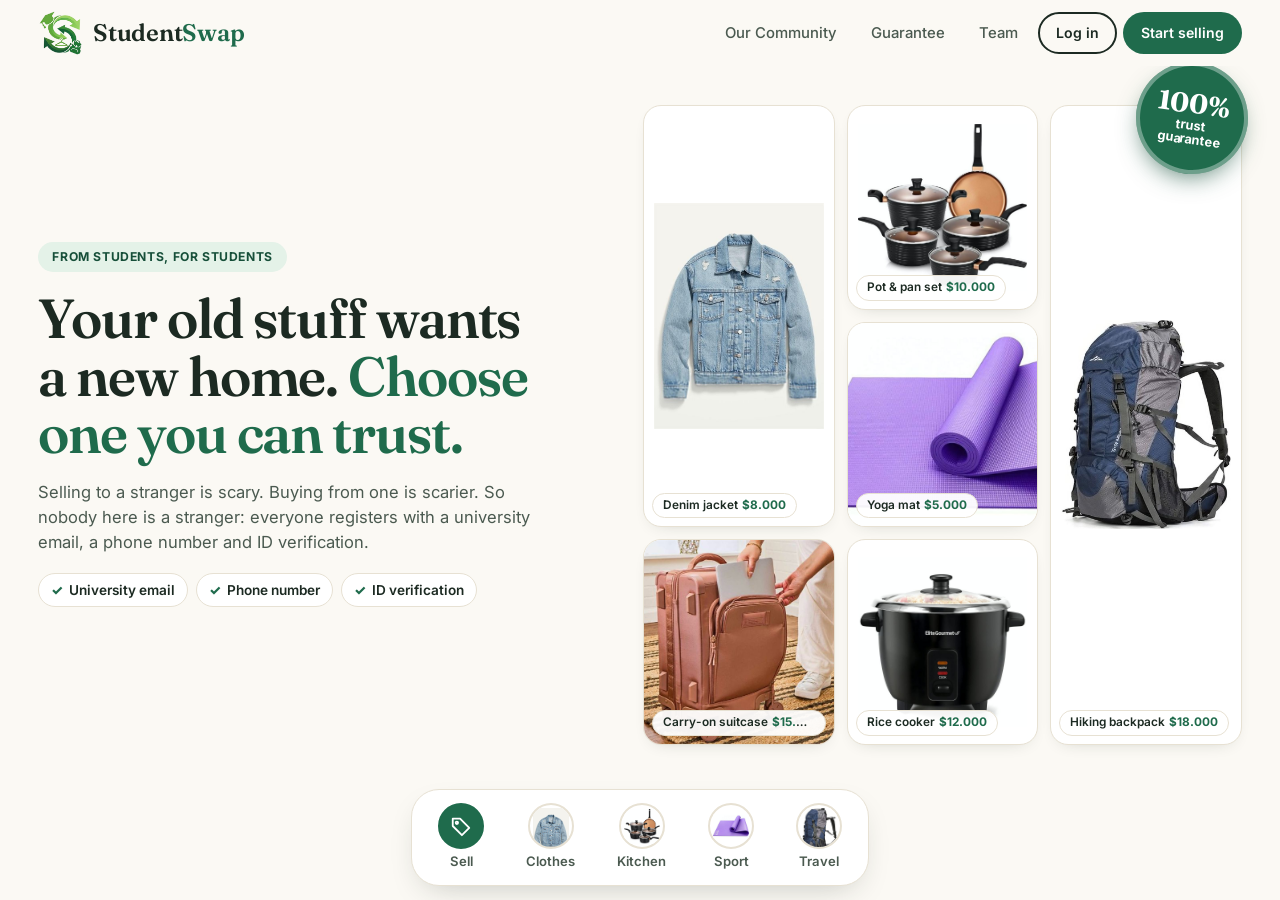
==== commit 9828a51f: "Add files via upload" ====
--- a/index.html
+++ b/index.html
@@ -3,762 +3,487 @@
 <head>
 <meta charset="UTF-8">
 <meta name="viewport" content="width=device-width, initial-scale=1.0">
-<title>StudentSwap | The safe student marketplace in Chile</title>
-<meta name="description" content="Sell to verified students and buy secondhand for less. StudentSwap is the student-only marketplace in Chile: university email and Chilean phone number required, free to list, every price negotiable.">
-<link rel="icon" href="data:image/svg+xml,<svg xmlns=%22http://www.w3.org/2000/svg%22 viewBox=%220 0 100 100%22><text y=%22.9em%22 font-size=%2290%22>🔁</text></svg>">
+<meta name="color-scheme" content="light">
+<title>StudentSwap | Your old stuff wants a new home</title>
+<meta name="description" content="StudentSwap is the student-only marketplace in Chile. Everyone is registered with a university email, a phone number and ID verification, so you always know who is on the other side.">
+<link rel="icon" type="image/png" href="[data-uri]">
 <link rel="preconnect" href="https://fonts.googleapis.com">
 <link rel="preconnect" href="https://fonts.gstatic.com" crossorigin>
-<link href="https://fonts.googleapis.com/css2?family=Fraunces:opsz,wght@9..144,500;9..144,600;9..144,700&family=Inter:wght@400;500;600;700;800&display=swap" rel="stylesheet">
+<link href="https://fonts.googleapis.com/css2?family=Fraunces:opsz,wght@9..144,500;9..144,600;9..144,700&family=Inter:wght@400;500;600;700&display=swap" rel="stylesheet">
 <style>
-/* ---------- Tokens (light) ---------- */
 :root{
-  --bg:#FBF9F4;
-  --surface:#FFFFFF;
-  --ink:#1C2A22;
-  --ink-soft:#4B5A50;
-  --border:#E7E1D3;
-
-  --green-600:#1F6B4C;
-  --green-700:#164F39;
-  --green-100:#CFE6D6;
-  --green-200:#AFD8BC;
-  --green-tint:#E4F2E8;
-
-  --coral:#F2664B;
-  --coral-tint:#FBE2DC;
-  --coral-deep:#A3341C;
-
-  --gold:#E8A33D;
-  --gold-tint:#FBEBD3;
-  --gold-deep:#8A5A10;
-
-  --sand:#F4EEE2;
-  --brand-deep:#164F39;
-
-  --shadow: 0 10px 30px -12px rgba(28,42,34,0.18);
-  --radius-lg: 22px;
-  --radius-md: 14px;
-  --radius-sm: 10px;
-  --maxw: 1160px;
-  --font-head: "Fraunces", serif;
-  --font-body: "Inter", system-ui, sans-serif;
+  --bg:#FBF9F4; --surface:#FFFFFF; --ink:#1C2A22; --ink-soft:#4B5A50; --border:#E7E1D3;
+  --green:#1F6B4C; --green-deep:#164F39; --green-tint:#E4F2E8; --green-100:#CFE6D6;
+  --coral:#F2664B; --coral-tint:#FBE2DC; --gold:#E8A33D; --gold-tint:#FBEBD3; --sand:#F4EEE2;
+  --shadow:0 12px 32px -14px rgba(28,42,34,.28);
+  --head:"Fraunces",Georgia,serif; --body:"Inter",system-ui,sans-serif;
+  --pad:clamp(16px,3vw,40px);
 }
-
-/* ---------- Tokens (dark, OS default) ---------- */
-@media (prefers-color-scheme: dark){
-  :root:not([data-theme="light"]){
-    --bg:#101B15; --surface:#182922; --ink:#F1EFE4; --ink-soft:#A6B8AB; --border:#2A3D31;
-    --green-600:#39AD72; --green-700:#8FDBB0; --green-100:#1E3A2C; --green-200:#25452F; --green-tint:#1B2E23;
-    --coral:#FF8266; --coral-tint:#3B2620; --coral-deep:#FFB6A0;
-    --gold:#F0B85A; --gold-tint:#3A2E17; --gold-deep:#F2C784;
-    --sand:#1B2419;
-    --shadow: 0 10px 30px -12px rgba(0,0,0,0.6);
-  }
+*,*::before,*::after{box-sizing:border-box;margin:0;padding:0;}
+html,body{height:100%;}
+body{font-family:var(--body);color:var(--ink);background:var(--bg);overflow:hidden;-webkit-font-smoothing:antialiased;line-height:1.5;}
+a{color:inherit;text-decoration:none;}
+button{font:inherit;color:inherit;cursor:pointer;background:none;border:none;}
+img{display:block;max-width:100%;}
+:focus-visible{outline:3px solid var(--green);outline-offset:2px;}
+.skip{position:absolute;left:-999px;top:0;background:var(--green);color:#fff;padding:10px 16px;z-index:1000;}
+.skip:focus{left:0;}
+
+.app{height:100vh;height:100dvh;display:grid;grid-template-rows:auto minmax(0,1fr) auto;}
+
+/* ---------- header ---------- */
+.bar{display:flex;align-items:center;justify-content:space-between;gap:16px;padding:10px var(--pad);}
+.brand{display:flex;align-items:center;gap:10px;font-family:var(--head);font-weight:600;font-size:1.5rem;letter-spacing:-.01em;}
+.brand img{height:46px;width:auto;}
+.brand em{font-style:normal;color:var(--green);}
+.top{display:flex;align-items:center;gap:6px;}
+.top-link{padding:8px 14px;border-radius:999px;font-weight:500;font-size:.93rem;color:var(--ink-soft);}
+.top-link:hover,.top-link.active{background:var(--green-tint);color:var(--green-deep);}
+
+.btn{display:inline-flex;align-items:center;justify-content:center;gap:8px;padding:12px 22px;border-radius:999px;font-weight:600;font-size:.95rem;border:2px solid transparent;transition:.18s ease;white-space:nowrap;}
+.btn-primary{background:var(--green);color:#fff;}
+.btn-primary:hover{background:var(--green-deep);}
+.btn-outline{border-color:var(--ink);color:var(--ink);}
+.btn-outline:hover{background:var(--ink);color:#fff;}
+.btn-sm{padding:8px 16px;font-size:.88rem;}
+
+/* ---------- stage ---------- */
+.stage{position:relative;min-height:0;padding:0 var(--pad);overflow-x:hidden;overflow-y:auto;scrollbar-width:thin;}
+.page{height:100%;min-height:0;display:grid;grid-template-columns:minmax(0,1fr) minmax(0,1.08fr);gap:clamp(20px,4vw,64px);align-items:center;animation:rise .38s ease both;}
+@keyframes rise{from{opacity:0;}to{opacity:1;}}
+.copy{display:flex;flex-direction:column;align-items:flex-start;gap:clamp(10px,2vh,20px);min-width:0;}
+.eyebrow{display:inline-flex;padding:6px 14px;border-radius:999px;background:var(--green-tint);color:var(--green-deep);font-weight:700;font-size:.76rem;letter-spacing:.05em;text-transform:uppercase;}
+h1{font-family:var(--head);font-weight:600;font-size:clamp(2rem,min(4.3vw,7vh),4.1rem);line-height:1.04;letter-spacing:-.02em;text-wrap:balance;}
+h1 em{font-style:normal;color:var(--green);}
+.lead{font-size:clamp(1rem,min(1.3vw,2.5vh),1.2rem);color:var(--ink-soft);max-width:52ch;}
+.chips{display:flex;flex-wrap:wrap;gap:8px;}
+.chip{display:inline-flex;align-items:center;gap:6px;padding:6px 12px;border-radius:999px;background:var(--surface);border:1px solid var(--border);font-weight:600;font-size:.85rem;}
+.chip::before{content:"\2713";color:var(--green);font-weight:800;}
+.ctas{display:flex;flex-wrap:wrap;gap:12px;}
+.points{display:grid;gap:8px;list-style:none;}
+.points li{position:relative;padding-left:28px;font-size:clamp(1rem,min(1.3vw,2.5vh),1.15rem);color:var(--ink-soft);}
+.points li::before{content:"\2713";position:absolute;left:0;top:3px;width:20px;height:20px;border-radius:50%;background:var(--green-tint);color:var(--green);font-size:.72rem;font-weight:800;display:grid;place-items:center;}
+.points b{color:var(--ink);}
+.note{font-size:.82rem;color:var(--ink-soft);}
+
+.visual{height:100%;min-height:0;padding:clamp(4px,1.2vh,14px) 0;display:flex;flex-direction:column;justify-content:center;position:relative;}
+
+/* mosaic */
+.mosaic{display:grid;gap:12px;height:100%;max-height:640px;grid-template-columns:1fr 1fr 1fr;grid-template-rows:repeat(3,minmax(0,1fr));grid-template-areas:"j p b" "j y b" "s r b";}
+.tile{position:relative;background:var(--surface);border:1px solid var(--border);border-radius:18px;overflow:hidden;min-height:0;box-shadow:0 6px 18px -12px rgba(28,42,34,.3);}
+.tile img{width:100%;height:100%;object-fit:contain;padding:10px;}
+.tile.cover img{object-fit:cover;padding:0;}
+.tile .tag{position:absolute;left:8px;bottom:8px;max-width:calc(100% - 16px);background:rgba(255,255,255,.94);border:1px solid var(--border);border-radius:999px;padding:3px 10px;font-size:.74rem;font-weight:600;white-space:nowrap;overflow:hidden;text-overflow:ellipsis;}
+.tag b{color:var(--green);margin-left:4px;}
+.a-j{grid-area:j}.a-p{grid-area:p}.a-b{grid-area:b}.a-y{grid-area:y}.a-s{grid-area:s}.a-r{grid-area:r}
+.badge{position:absolute;right:-6px;top:-4px;z-index:3;width:112px;height:112px;border-radius:50%;background:var(--green);color:#fff;display:grid;place-items:center;text-align:center;font-weight:700;font-size:.8rem;line-height:1.1;transform:rotate(8deg);box-shadow:0 10px 24px -8px rgba(22,79,57,.7),inset 0 0 0 4px rgba(255,255,255,.35);padding:10px;transition:transform .2s;}
+.badge:hover{transform:rotate(2deg) scale(1.05);}
+.badge b{display:block;font-family:var(--head);font-size:1.7rem;}
+
+/* payout card */
+.payout{align-self:center;width:100%;max-width:480px;margin:0 auto;background:var(--surface);border:1px solid var(--border);border-radius:24px;box-shadow:var(--shadow);padding:clamp(16px,3vh,28px);display:grid;gap:clamp(8px,1.6vh,16px);}
+.payout-top{display:grid;grid-template-columns:minmax(0,38%) minmax(0,1fr);gap:16px;align-items:center;}
+.payout-top img{width:100%;max-height:min(24vh,200px);object-fit:contain;}
+.payout-top h3{font-family:var(--head);font-size:1.3rem;font-weight:600;line-height:1.1;}
+.payout-top p{font-size:.85rem;color:var(--ink-soft);}
+.row{display:flex;justify-content:space-between;align-items:baseline;gap:12px;padding:8px 0;border-top:1px solid var(--border);font-size:1rem;}
+.row span{color:var(--ink-soft);}
+.row b{font-variant-numeric:tabular-nums;}
+.row.keep{border-top:2px solid var(--ink);}
+.row.keep span{color:var(--ink);font-weight:600;}
+.row.keep b{font-family:var(--head);font-size:1.9rem;color:var(--green);}
+.minus{color:var(--coral);}
+
+/* category */
+.cat{display:flex;flex-direction:column;gap:12px;height:100%;min-height:0;}
+.featured{flex:1;min-height:0;display:grid;gap:12px;grid-auto-flow:column;grid-auto-columns:minmax(0,1fr);}
+.card{display:flex;flex-direction:column;min-height:0;background:var(--surface);border:1px solid var(--border);border-radius:20px;overflow:hidden;box-shadow:var(--shadow);}
+.card-img{flex:1;min-height:0;background:#fff;}
+.card-img img{width:100%;height:100%;object-fit:contain;padding:12px;}
+.card-img.cover img{object-fit:cover;padding:0;}
+.card-info{padding:12px 16px 14px;display:flex;align-items:center;justify-content:space-between;gap:10px;border-top:1px solid var(--border);flex-wrap:wrap;}
+.card-info b{display:block;font-weight:600;font-size:1rem;line-height:1.2;}
+.card-info .price{font-family:var(--head);font-weight:600;font-size:1.25rem;color:var(--green);font-variant-numeric:tabular-nums;}
+.offer{padding:7px 14px;border-radius:999px;border:1.5px solid var(--green);color:var(--green);font-weight:600;font-size:.82rem;}
+.offer:hover{background:var(--green);color:#fff;}
+.also{display:flex;flex-wrap:wrap;align-items:center;gap:8px;}
+.also-label{font-size:.76rem;font-weight:700;letter-spacing:.05em;text-transform:uppercase;color:var(--ink-soft);margin-right:4px;}
+.mini{display:inline-flex;align-items:center;gap:8px;padding:5px 6px 5px 12px;border-radius:999px;background:var(--surface);border:1px solid var(--border);font-size:.86rem;font-weight:500;}
+.mini b{color:var(--green);font-variant-numeric:tabular-nums;}
+.mini .offer{padding:3px 10px;font-size:.76rem;}
+
+/* trust + team */
+.grid{display:grid;grid-template-columns:repeat(2,minmax(0,1fr));gap:14px;}
+.info{background:var(--surface);border:1px solid var(--border);border-radius:20px;padding:clamp(14px,2.4vh,24px);display:flex;flex-direction:column;gap:8px;box-shadow:0 6px 18px -12px rgba(28,42,34,.3);}
+.icon{width:46px;height:46px;border-radius:14px;background:var(--green-tint);color:var(--green);display:grid;place-items:center;}
+.icon svg{width:24px;height:24px;fill:none;stroke:currentColor;stroke-width:1.8;stroke-linecap:round;stroke-linejoin:round;}
+.info h3{font-family:var(--head);font-size:1.15rem;font-weight:600;line-height:1.15;}
+.info p{font-size:.9rem;color:var(--ink-soft);line-height:1.35;}
+.grid .info:last-child:nth-child(odd){grid-column:1/-1;}
+.team{display:grid;grid-template-columns:repeat(3,minmax(0,1fr));gap:14px;}
+.member{background:var(--surface);border:1px solid var(--border);border-radius:20px;padding:clamp(12px,2.2vh,20px);text-align:center;}
+.avatar{width:clamp(52px,9vh,72px);aspect-ratio:1;border-radius:50%;margin:0 auto 10px;display:grid;place-items:center;font-family:var(--head);font-weight:600;font-size:1.5rem;}
+.member b{display:block;font-family:var(--head);font-weight:600;font-size:1.1rem;}
+.member span{font-size:.82rem;color:var(--ink-soft);}
+
+/* ---------- dock ---------- */
+.dock{display:flex;justify-content:center;padding:6px var(--pad) 14px;min-width:0;}
+.dock-bar{display:flex;gap:clamp(4px,1.2vw,14px);background:var(--surface);border:1px solid var(--border);border-radius:28px;padding:7px 12px;box-shadow:var(--shadow);max-width:100%;overflow-x:auto;scrollbar-width:none;}
+.dock-bar::-webkit-scrollbar{display:none;}
+.dock-item{display:flex;flex-direction:column;align-items:center;gap:3px;padding:6px 14px;border-radius:20px;font-weight:600;font-size:.82rem;color:var(--ink-soft);flex:none;transition:background .15s;}
+.dock-item:hover{background:var(--sand);}
+.dock-item.active{background:var(--green-tint);color:var(--green-deep);}
+.thumb{width:46px;height:46px;border-radius:50%;background:#fff;border:2px solid var(--border);display:grid;place-items:center;overflow:hidden;}
+.thumb img{width:100%;height:100%;object-fit:contain;padding:3px;}
+.thumb svg{width:22px;height:22px;fill:none;stroke:#fff;stroke-width:2;stroke-linecap:round;stroke-linejoin:round;}
+.thumb.sell{background:var(--green);border-color:var(--green);}
+.dock-item.active .thumb{border-color:var(--green);}
+.only-small{display:none;}
+
+/* ---------- modals ---------- */
+.modal{position:fixed;inset:0;z-index:700;display:none;align-items:center;justify-content:center;padding:1rem;}
+.modal.is-open{display:flex;}
+.modal__bg{position:absolute;inset:0;background:rgba(28,42,34,.55);}
+.modal__panel{position:relative;width:100%;max-width:500px;max-height:92vh;overflow:auto;background:var(--surface);border-radius:24px;padding:28px;box-shadow:0 30px 60px -20px rgba(0,0,0,.5);}
+.modal__close{position:absolute;top:10px;right:16px;font-size:2rem;line-height:1;color:var(--ink-soft);}
+.modal h2{font-family:var(--head);font-weight:600;font-size:1.7rem;line-height:1.1;margin-bottom:.5rem;}
+.modal p{color:var(--ink-soft);font-size:.98rem;margin-bottom:.6rem;}
+.modal label{display:block;font-weight:600;font-size:.88rem;margin:.8rem 0 .25rem;}
+.modal input,.modal select,.modal textarea{width:100%;padding:12px 14px;border-radius:12px;border:1px solid var(--border);background:var(--bg);color:var(--ink);font:inherit;font-size:.95rem;}
+.modal textarea{resize:vertical;}
+.modal .hint{font-size:.8rem;margin-top:.3rem;}
+.modal__submit{margin-top:1.1rem;width:100%;background:var(--green);color:#fff;border-radius:999px;font-weight:600;font-size:1rem;padding:14px;}
+.modal__submit:hover{background:var(--green-deep);}
+.modal__msg{color:var(--green);font-weight:600;margin-top:.8rem;min-height:1.2em;font-size:.95rem;}
+
+/* ---------- small screens ---------- */
+@media (max-width:860px){
+  .top-link{display:none;}
+  .brand{font-size:1.3rem;}
+  .brand img{height:38px;}
+  .page{display:block;height:auto;padding:6px 0 18px;}
+  .copy{margin-bottom:18px;}
+  h1{font-size:clamp(1.9rem,8vw,2.6rem);}
+  .visual{height:auto;display:block;}
+  .mosaic{height:auto;grid-template-rows:repeat(3,128px);}
+  .badge{width:92px;height:92px;font-size:.68rem;right:-2px;top:-14px;}
+  .badge b{font-size:1.35rem;}
+  .featured{grid-auto-flow:row;}
+  .card-img{height:220px;flex:none;}
+  .grid{grid-template-columns:1fr 1fr;}
+  .team{grid-template-columns:repeat(2,minmax(0,1fr));}
+  .dock-item{padding:4px 10px;}
+  .dock{padding-bottom:8px;}
+  .thumb{width:40px;height:40px;}
+  .only-small{display:flex;}
 }
-/* ---------- Tokens (dark, explicit toggle) ---------- */
-:root[data-theme="dark"]{
-  --bg:#101B15; --surface:#182922; --ink:#F1EFE4; --ink-soft:#A6B8AB; --border:#2A3D31;
-  --green-600:#39AD72; --green-700:#8FDBB0; --green-100:#1E3A2C; --green-200:#25452F; --green-tint:#1B2E23;
-  --coral:#FF8266; --coral-tint:#3B2620; --coral-deep:#FFB6A0;
-  --gold:#F0B85A; --gold-tint:#3A2E17; --gold-deep:#F2C784;
-  --sand:#1B2419;
-  --shadow: 0 10px 30px -12px rgba(0,0,0,0.6);
+@media (max-width:560px){
+  .btn.hide-xs{display:none;}
+  .grid{grid-template-columns:1fr;}
 }
-
-/* ---------- Base ---------- */
-*,*::before,*::after{box-sizing:border-box;}
-html{scroll-behavior:smooth;}
-body{
-  margin:0;font-family:var(--font-body);color:var(--ink);background:var(--bg);
-  line-height:1.6;-webkit-font-smoothing:antialiased;
+@media (max-height:600px) and (min-width:861px){
+  .lead,.note{display:none;}
+  .thumb{width:36px;height:36px;}
+  .brand img{height:36px;}
 }
-img{max-width:100%;display:block;}
-a{color:inherit;text-decoration:none;}
-ul{list-style:none;margin:0;padding:0;}
-h1,h2,h3,h4{font-family:var(--font-head);margin:0 0 .5em;line-height:1.15;color:var(--ink);text-wrap:balance;}
-p{margin:0 0 1em;color:var(--ink-soft);}
-
-.skip-link{position:absolute;left:-999px;top:0;background:var(--brand-deep);color:#fff;padding:10px 16px;border-radius:0 0 8px 0;z-index:999;}
-.skip-link:focus{left:0;}
-
-.wrap{max-width:var(--maxw);margin:0 auto;padding:0 24px;}
-.wrap.narrow{max-width:760px;}
-.wrap.two-col{display:grid;grid-template-columns:1.1fr .9fr;gap:56px;align-items:start;}
-
-.section{padding:88px 0;}
-.section.alt{background:var(--sand);}
-.eyebrow{font-weight:700;letter-spacing:.06em;text-transform:uppercase;font-size:.8rem;color:var(--green-600);margin:0 0 12px;}
-.eyebrow.center{text-align:center;}
-.section-title{font-size:clamp(1.7rem,3vw,2.4rem);max-width:720px;}
-.section-title.center{margin-left:auto;margin-right:auto;text-align:center;}
-.section-lead{max-width:560px;font-size:1.05rem;}
-.section-lead.center{margin-left:auto;margin-right:auto;text-align:center;}
-
-/* ---------- Buttons ---------- */
-.btn{
-  display:inline-flex;align-items:center;justify-content:center;gap:8px;padding:12px 22px;border-radius:999px;
-  font-weight:600;font-size:.95rem;border:2px solid transparent;cursor:pointer;transition:.18s ease;white-space:nowrap;
-}
-.btn-primary{background:var(--green-600);color:#fff;}
-.btn-primary:hover{background:var(--brand-deep);}
-.btn-outline{border-color:var(--ink);color:var(--ink);}
-.btn-outline:hover{background:var(--green-600);border-color:var(--green-600);color:#fff;}
-.btn-light{background:#fff;color:var(--brand-deep);}
-.btn-light:hover{background:var(--green-100);}
-.btn-ghost{color:var(--ink);padding-left:12px;padding-right:12px;}
-.btn-ghost:hover{color:var(--green-600);}
-.btn-lg{padding:15px 28px;font-size:1rem;}
-.btn-block{width:100%;}
-.btn:focus-visible,.accordion-trigger:focus-visible,.filter-chip:focus-visible,.offer-btn:focus-visible{outline:2px solid var(--green-600);outline-offset:2px;}
-
-/* ---------- Header ---------- */
-.site-header{
-  position:sticky;top:0;z-index:100;background:color-mix(in srgb, var(--bg) 90%, transparent);
-  backdrop-filter:blur(8px);border-bottom:1px solid var(--border);
-}
-.header-inner{display:flex;align-items:center;justify-content:space-between;height:76px;gap:24px;}
-.logo{display:flex;align-items:center;gap:10px;font-family:var(--font-head);font-weight:600;font-size:1.35rem;color:var(--ink);flex-shrink:0;}
-.logo em{font-style:normal;color:var(--green-600);}
-.logo-mark{color:var(--green-600);display:inline-flex;}
-.main-nav{display:flex;gap:28px;flex:1;justify-content:center;}
-.main-nav a{font-weight:500;font-size:.95rem;color:var(--ink-soft);}
-.main-nav a:hover,.main-nav a.is-active{color:var(--green-600);}
-.nav-cta{display:none;}
-.main-nav a.btn-primary,.main-nav a.btn-primary:hover{color:#fff;}
-.header-actions{display:flex;align-items:center;gap:10px;}
-.nav-toggle{display:none;flex-direction:column;justify-content:center;gap:5px;width:36px;height:36px;background:none;border:none;cursor:pointer;}
-.nav-toggle span{width:100%;height:2px;background:var(--ink);border-radius:2px;}
-
-/* ---------- Hero ---------- */
-.hero{padding:56px 0 72px;overflow:hidden;}
-.hero-inner{display:grid;grid-template-columns:1.05fr .95fr;gap:48px;align-items:center;}
-.badge-pill{
-  display:inline-flex;align-items:center;padding:6px 14px;border-radius:999px;background:var(--green-tint);
-  color:var(--green-700);font-weight:700;font-size:.78rem;letter-spacing:.02em;text-transform:uppercase;margin-bottom:18px;
-}
-.hero-copy h1{font-size:clamp(2.2rem,4.4vw,3.5rem);letter-spacing:-.01em;margin-bottom:.4em;}
-.accent{color:var(--green-600);}
-.hero-sub{font-size:1.15rem;max-width:480px;margin-bottom:0;}
-.hero-ctas{display:flex;gap:14px;flex-wrap:wrap;margin:28px 0 24px;}
-.trust-list{display:flex;flex-wrap:wrap;gap:10px 22px;}
-.trust-list li{position:relative;padding-left:24px;font-size:.9rem;font-weight:500;color:var(--ink);}
-.trust-list li::before{
-  content:"\2713";position:absolute;left:0;top:1px;width:17px;height:17px;border-radius:50%;background:var(--green-tint);
-  color:var(--green-700);font-size:.68rem;font-weight:800;display:flex;align-items:center;justify-content:center;
-}
-
-/* ---------- Hero mock marketplace ---------- */
-.hero-art{display:flex;justify-content:center;}
-.mock-browser{
-  width:100%;max-width:440px;background:var(--surface);border:1px solid var(--border);
-  border-radius:var(--radius-lg);box-shadow:var(--shadow);overflow:hidden;
-}
-.mock-bar{display:flex;gap:6px;padding:14px 16px;border-bottom:1px solid var(--border);}
-.mock-bar span{width:10px;height:10px;border-radius:50%;background:var(--border);}
-.mock-search{margin:14px 16px;padding:9px 14px;border-radius:999px;background:var(--bg);border:1px solid var(--border);font-size:.85rem;color:var(--ink-soft);}
-.mock-grid{display:grid;grid-template-columns:1fr 1fr;gap:12px;padding:0 16px;}
-.mock-card{border:1px solid var(--border);border-radius:var(--radius-sm);overflow:hidden;background:var(--bg);}
-.mock-thumb{width:100%;height:82px;object-fit:cover;background:var(--sand);}
-.mock-info{padding:9px 12px;display:flex;justify-content:space-between;align-items:baseline;gap:8px;}
-.mock-info strong{font-size:.82rem;font-family:var(--font-body);font-weight:600;}
-.mock-info span{font-size:.8rem;color:var(--green-700);font-weight:700;white-space:nowrap;}
-.mock-caption{margin:12px 16px 16px;font-size:.78rem;color:var(--ink-soft);text-align:center;}
-
-/* ---------- Categories ---------- */
-.cat-grid{display:grid;grid-template-columns:repeat(4,1fr);gap:24px;margin-top:48px;}
-.cat-card{display:flex;flex-direction:column;background:var(--surface);border:1px solid var(--border);border-radius:var(--radius-lg);overflow:hidden;box-shadow:var(--shadow);}
-.cat-thumb{position:relative;display:block;aspect-ratio:4/3;background:var(--sand);}
-.cat-thumb img{width:100%;height:100%;object-fit:cover;}
-.example-badge{
-  position:absolute;top:10px;left:10px;padding:3px 9px;border-radius:999px;background:rgba(28,42,34,.72);
-  color:#fff;font-size:.66rem;font-weight:700;text-transform:uppercase;letter-spacing:.04em;
-}
-.cat-body{padding:18px 20px 20px;display:flex;flex-direction:column;gap:12px;flex:1;}
-.cat-body h3{font-size:1.2rem;margin:0;}
-.cat-items{display:grid;gap:8px;}
-.cat-items li{display:flex;justify-content:space-between;gap:12px;font-size:.92rem;color:var(--ink-soft);padding-bottom:8px;border-bottom:1px solid var(--border);}
-.cat-items li:last-child{border-bottom:none;padding-bottom:0;}
-.cat-items b{color:var(--ink);font-variant-numeric:tabular-nums;}
-.cat-link{margin-top:auto;font-weight:600;font-size:.9rem;color:var(--green-600);}
-.cat-link:hover{text-decoration:underline;}
-.section-cta{display:flex;justify-content:center;margin-top:40px;}
-
-/* ---------- Audience (sellers first) ---------- */
-.audience-grid{display:grid;grid-template-columns:1.15fr .85fr;gap:24px;margin-top:48px;align-items:stretch;}
-.audience-card{display:flex;flex-direction:column;gap:14px;background:var(--surface);border:1px solid var(--border);border-radius:var(--radius-lg);padding:36px;box-shadow:var(--shadow);}
-.audience-card h3{font-size:1.5rem;margin:0;}
-.audience-card.primary{background:var(--brand-deep);border-color:var(--brand-deep);}
-.audience-card.primary h3{color:#fff;}
-.audience-card.primary li{color:#E4F2E8;}
-.audience-card.primary .audience-tag{background:rgba(255,255,255,.14);color:#CFE6D6;}
-.audience-tag{align-self:flex-start;font-size:.75rem;font-weight:700;text-transform:uppercase;letter-spacing:.05em;padding:5px 12px;border-radius:999px;background:var(--green-tint);color:var(--green-700);}
-.check-list{display:grid;gap:10px;margin:4px 0 10px;}
-.check-list li{position:relative;padding-left:28px;color:var(--ink-soft);}
-.check-list li::before{content:"\2713";position:absolute;left:0;top:0;font-weight:800;color:var(--green-600);}
-.audience-card.primary .check-list li::before{color:#8FDBB0;}
-.audience-card .btn{align-self:flex-start;margin-top:auto;}
-
-/* ---------- Why us ---------- */
-.why-grid{display:grid;grid-template-columns:repeat(4,1fr);gap:24px;margin-top:48px;}
-.why-item{display:flex;flex-direction:column;gap:6px;}
-.why-icon{width:48px;height:48px;border-radius:14px;background:var(--green-tint);color:var(--green-700);display:flex;align-items:center;justify-content:center;margin-bottom:8px;}
-.why-icon svg{width:24px;height:24px;fill:none;stroke:currentColor;stroke-width:1.8;stroke-linecap:round;stroke-linejoin:round;}
-.why-item h3{font-size:1.1rem;margin:0;}
-.why-item p{font-size:.93rem;margin:0;}
-
-/* ---------- Steps ---------- */
-.steps-row{display:grid;grid-template-columns:repeat(3,1fr);gap:24px;margin-top:48px;}
-.step{background:var(--surface);border:1px solid var(--border);border-radius:var(--radius-md);padding:26px;}
-.step-num{width:36px;height:36px;border-radius:50%;background:var(--green-tint);color:var(--green-700);display:flex;align-items:center;justify-content:center;font-weight:700;font-family:var(--font-head);margin-bottom:14px;}
-.step h3{font-size:1.1rem;margin:0 0 4px;}
-.step p{margin:0;font-size:.93rem;}
-
-/* ---------- Accordion ---------- */
-.accordion{margin-top:40px;}
-.accordion-item{border-bottom:1px solid var(--border);}
-.accordion-trigger{
-  width:100%;text-align:left;background:none;border:none;padding:22px 4px;font-family:var(--font-head);
-  font-size:1.08rem;font-weight:600;color:var(--ink);display:flex;justify-content:space-between;align-items:center;gap:16px;cursor:pointer;
-}
-.accordion-icon{font-family:var(--font-body);font-weight:400;font-size:1.4rem;color:var(--green-600);transition:transform .2s;flex-shrink:0;}
-.accordion-trigger[aria-expanded="true"] .accordion-icon{transform:rotate(45deg);}
-.accordion-panel{max-height:0;overflow:hidden;transition:max-height .25s ease;}
-.accordion-panel p{padding:0 4px 22px;margin:0;}
-
-/* ---------- Team ---------- */
-.team-grid{display:grid;grid-template-columns:repeat(5,1fr);gap:22px;margin-top:44px;}
-.team-card{text-align:center;}
-.avatar{width:76px;height:76px;border-radius:50%;margin:0 auto 14px;display:flex;align-items:center;justify-content:center;font-family:var(--font-head);font-size:1.6rem;font-weight:600;color:var(--ink);}
-.team-card h4{margin:0 0 2px;font-size:1rem;}
-.team-card p{margin:0;font-size:.85rem;}
-
-/* ---------- Wishlist form ---------- */
-.contact-info{margin-top:28px;display:grid;gap:14px;}
-.contact-info li{display:flex;justify-content:space-between;border-bottom:1px solid var(--border);padding-bottom:12px;}
-.contact-info strong{color:var(--ink);}
-.join-form{background:var(--surface);border:1px solid var(--border);border-radius:var(--radius-lg);padding:32px;box-shadow:var(--shadow);display:grid;gap:18px;}
-.form-row{display:grid;gap:6px;}
-.form-row label{font-weight:600;font-size:.88rem;}
-.form-row input,.form-row select,.form-row textarea{
-  padding:12px 14px;border-radius:var(--radius-sm);border:1px solid var(--border);font-family:var(--font-body);
-  font-size:.95rem;background:var(--bg);color:var(--ink);resize:vertical;
-}
-.form-row input:focus,.form-row select:focus,.form-row textarea:focus{outline:2px solid var(--green-600);outline-offset:1px;}
-.form-hint{font-size:.8rem;color:var(--ink-soft);margin:2px 0 0;}
-.form-note{margin:0;font-size:.88rem;color:var(--green-700);min-height:1.2em;}
-
-/* ---------- Marketplace page ---------- */
-.market-toolbar{margin-top:36px;}
-.filter-bar{display:flex;gap:10px;justify-content:center;flex-wrap:wrap;margin-bottom:36px;}
-.filter-chip{padding:8px 18px;border-radius:999px;border:1px solid var(--border);background:var(--surface);cursor:pointer;font-weight:600;font-size:.88rem;color:var(--ink-soft);}
-.filter-chip.is-active{background:var(--green-600);color:#fff;border-color:var(--green-600);}
-.item-grid{display:grid;grid-template-columns:repeat(4,1fr);gap:22px;}
-.item-card{background:var(--surface);border:1px solid var(--border);border-radius:var(--radius-md);overflow:hidden;box-shadow:var(--shadow);display:flex;flex-direction:column;}
-.item-thumb{position:relative;height:150px;background:var(--sand);}
-.item-thumb img{width:100%;height:100%;object-fit:cover;}
-.item-body{padding:16px 18px;display:flex;flex-direction:column;gap:6px;flex:1;}
-.item-tag{align-self:flex-start;font-size:.72rem;font-weight:700;text-transform:uppercase;letter-spacing:.04em;padding:3px 9px;border-radius:999px;background:var(--green-tint);color:var(--green-700);}
-.item-body h4{margin:2px 0 0;font-size:1rem;}
-.item-offer-note{font-size:.75rem;color:var(--ink-soft);margin:0 0 10px;}
-.item-price-row{display:flex;align-items:center;justify-content:space-between;margin-top:auto;gap:8px;}
-.item-price{font-weight:700;font-family:var(--font-head);color:var(--ink);font-variant-numeric:tabular-nums;}
-.offer-btn{padding:7px 14px;border-radius:999px;border:1.5px solid var(--green-600);background:none;color:var(--green-600);font-weight:700;font-size:.8rem;cursor:pointer;white-space:nowrap;}
-.offer-btn:hover{background:var(--green-600);color:#fff;}
-.offer-form{display:none;gap:8px;margin-top:12px;}
-.offer-form.is-open{display:flex;}
-.offer-form input{flex:1;min-width:0;padding:8px 10px;border-radius:var(--radius-sm);border:1px solid var(--border);font-family:var(--font-body);font-size:.9rem;background:var(--bg);color:var(--ink);}
-.offer-form button{padding:8px 14px;border-radius:var(--radius-sm);border:none;background:var(--green-600);color:#fff;font-weight:700;font-size:.85rem;cursor:pointer;}
-.offer-sent{display:none;font-size:.82rem;font-weight:600;color:var(--green-700);margin-top:12px;}
-.offer-sent.is-visible{display:block;}
-.model-card{background:var(--surface);border:1px solid var(--border);border-radius:var(--radius-lg);padding:32px;box-shadow:var(--shadow);}
-.model-card h3{font-size:1.1rem;margin-bottom:20px;}
-.model-row{padding:16px 0;border-top:1px solid var(--border);}
-.model-row:first-of-type{border-top:none;}
-.model-row span{font-weight:700;color:var(--ink);display:block;margin-bottom:4px;}
-.model-row p{margin:0;font-size:.92rem;}
-
-/* ---------- Footer ---------- */
-.site-footer{background:var(--brand-deep);color:#EAF3EC;padding:64px 0 0;}
-.site-footer .logo{color:#fff;}
-.site-footer .logo em{color:#CFE6D6;}
-.site-footer .logo-mark{color:#fff;}
-.footer-inner{display:flex;justify-content:space-between;gap:48px;flex-wrap:wrap;padding-bottom:48px;}
-.footer-brand{max-width:340px;}
-.footer-brand p{color:#C9DED0;margin-top:14px;}
-.footer-links{display:flex;gap:64px;}
-.footer-links h5{margin:0 0 14px;font-size:.85rem;text-transform:uppercase;letter-spacing:.05em;color:#9FC3AC;}
-.footer-links a{display:block;color:#EAF3EC;margin-bottom:10px;font-size:.92rem;}
-.footer-links a:hover{color:#fff;text-decoration:underline;}
-.footer-bottom{border-top:1px solid rgba(255,255,255,.15);padding:22px 0;}
-.footer-bottom p{margin:0;color:#9FC3AC;font-size:.85rem;text-align:center;}
-
-/* ---------- Responsive ---------- */
-@media (max-width:980px){
-  .main-nav{display:none;}
-  .nav-toggle{display:flex;}
-  .header-actions .btn-primary{padding:10px 16px;font-size:.88rem;}
-  .hero-inner,.wrap.two-col,.audience-grid{grid-template-columns:1fr;}
-  .hero-art{max-width:440px;margin:0 auto;width:100%;}
-  .cat-grid,.item-grid{grid-template-columns:repeat(2,1fr);}
-  .why-grid{grid-template-columns:repeat(2,1fr);}
-  .steps-row{grid-template-columns:1fr;}
-  .team-grid{grid-template-columns:repeat(3,1fr);gap:28px 16px;}
-}
-@media (max-width:640px){
-  .section{padding:60px 0;}
-  .hero{padding:36px 0 56px;}
-  .cat-grid,.item-grid,.why-grid{grid-template-columns:1fr;}
-  .team-grid{grid-template-columns:repeat(2,1fr);}
-  .hero-ctas{flex-direction:column;align-items:stretch;}
-  .header-actions .btn-ghost,.header-actions .btn-primary{display:none;}
-  .nav-cta{display:inline-flex;margin-top:4px;align-self:flex-start;}
-  .offer-form{flex-direction:column;align-items:stretch;}
-  .audience-card{padding:28px;}
-}
-
-/* mobile nav open state */
-.main-nav.is-open{
-  display:flex;position:absolute;top:76px;left:0;right:0;background:var(--surface);flex-direction:column;
-  padding:20px 24px;gap:18px;border-bottom:1px solid var(--border);box-shadow:var(--shadow);
-}
-
+@media (prefers-reduced-motion:reduce){*{animation:none!important;transition:none!important;}}
 </style>
 </head>
 <body>
-
-<a class="skip-link" href="#main">Skip to content</a>
-
-<header class="site-header" id="top">
-  <div class="wrap header-inner">
-    <a href="index.html" class="logo" aria-label="StudentSwap home">
-      <span class="logo-mark">
-        <svg width="32" height="32" viewBox="0 0 40 40" fill="none" xmlns="http://www.w3.org/2000/svg">
-          <path d="M8 14C8 10.6863 10.6863 8 14 8H28C31.3137 8 34 10.6863 34 14" stroke="currentColor" stroke-width="3.4" stroke-linecap="round"/>
-          <path d="M12 14L8 10M8 14L12 18" stroke="currentColor" stroke-width="3.4" stroke-linecap="round" stroke-linejoin="round"/>
-          <path d="M32 26C32 29.3137 29.3137 32 26 32H12C8.68629 32 6 29.3137 6 26" stroke="currentColor" stroke-width="3.4" stroke-linecap="round"/>
-          <path d="M28 26L32 30M32 26L28 22" stroke="currentColor" stroke-width="3.4" stroke-linecap="round" stroke-linejoin="round"/>
-        </svg>
-      </span>
+<a class="skip" href="#stage">Skip to content</a>
+
+<div class="app">
+  <header class="bar">
+    <a class="brand" href="#home" data-go="home" aria-label="StudentSwap home">
+      <img src="[data-uri]" alt="">
       <span>Student<em>Swap</em></span>
     </a>
-
-    <nav class="main-nav" id="main-nav" aria-label="Primary">
-      <a href="marketplace.html">Marketplace</a>
-      <a href="#how-it-works">How it works</a>
-      <a href="#faq">FAQ</a>
-      <a href="#team">Team</a>
-      <a href="#join" class="nav-cta btn btn-primary">Start selling</a>
+    <nav class="top" aria-label="Main">
+      <a class="top-link" href="#community" data-go="community">Our Community</a>
+      <a class="top-link" href="#guarantee" data-go="guarantee">Guarantee</a>
+      <a class="top-link" href="#team" data-go="team">Team</a>
+      <button class="btn btn-outline btn-sm hide-xs" data-wish="both" type="button">Log in</button>
+      <button class="btn btn-primary btn-sm" data-wish="seller" type="button">Start selling</button>
     </nav>
-
-    <div class="header-actions">
-      <a href="#join" class="btn btn-ghost">Log in</a>
-      <a href="#join" class="btn btn-primary">Start selling</a>
-      <button class="nav-toggle" id="navToggle" aria-expanded="false" aria-controls="main-nav" aria-label="Toggle menu">
-        <span></span><span></span><span></span>
-      </button>
-    </div>
+  </header>
+
+  <main class="stage" id="stage" aria-live="polite"></main>
+
+  <nav class="dock" aria-label="Sell and categories"><div class="dock-bar" id="dock"></div></nav>
+</div>
+
+<!-- Wishlist modal -->
+<div class="modal" id="modal-wish" role="dialog" aria-modal="true" aria-labelledby="wishTitle" aria-hidden="true">
+  <div class="modal__bg" data-close></div>
+  <div class="modal__panel">
+    <button class="modal__close" data-close type="button" aria-label="Close">×</button>
+    <h2 id="wishTitle">Tell us what you're looking for.</h2>
+    <p id="wishIntro">Buying or selling, tell us and we'll check if we can match you.</p>
+    <form id="wishForm">
+      <label for="w-name">Full name</label>
+      <input id="w-name" type="text" required autocomplete="name" placeholder="Camila Fernández">
+      <label for="w-email">University email</label>
+      <input id="w-email" type="email" required autocomplete="email" placeholder="you@youruniversity.cl">
+      <label for="w-phone">Phone number</label>
+      <input id="w-phone" type="tel" required autocomplete="tel" placeholder="+56 9 1234 5678" pattern="[+]?[0-9][0-9 ]{6,17}" title="A phone number, for example +56 9 1234 5678">
+      <p class="hint">Everyone registers with a university email, a phone number and ID verification, so we always know who is who.</p>
+      <label for="w-role">I want to...</label>
+      <select id="w-role" required>
+        <option value="" disabled>Select one</option>
+        <option value="seller">Sell</option>
+        <option value="buyer">Buy</option>
+        <option value="both">Both</option>
+      </select>
+      <label for="w-details" id="wishDetailsLabel">What are you looking for, or selling?</label>
+      <textarea id="w-details" rows="3" placeholder="e.g. Looking for a rice cooker under $15.000"></textarea>
+      <button class="modal__submit" id="wishBtn" type="submit">Join the wishlist</button>
+      <p class="modal__msg" id="wishMsg" role="status"></p>
+    </form>
   </div>
-</header>
-
-<main id="main">
-
-  <!-- HERO -->
-  <section class="hero">
-    <div class="wrap hero-inner">
-      <div class="hero-copy">
-        <span class="badge-pill">From students, for students</span>
-        <h1>Sell to verified students. <span class="accent">Buy secondhand for less.</span></h1>
-        <p class="hero-sub">The student-only marketplace in Chile. Free to list, and every price is negotiable.</p>
-        <div class="hero-ctas">
-          <a href="#join" class="btn btn-primary btn-lg">Start selling</a>
-          <a href="marketplace.html" class="btn btn-outline btn-lg">Browse the marketplace</a>
-        </div>
-        <ul class="trust-list">
-          <li>University email</li>
-          <li>Chilean phone number</li>
-          <li>Buyers pay no fee</li>
-        </ul>
-      </div>
-
-      <div class="hero-art" aria-hidden="true">
-        <div class="mock-browser">
-          <div class="mock-bar"><span></span><span></span><span></span></div>
-          <div class="mock-search">Search StudentSwap</div>
-          <div class="mock-grid">
-            <div class="mock-card"><img class="mock-thumb" data-ph="clothing" alt=""><div class="mock-info"><strong>Denim jacket</strong><span>$8.000</span></div></div>
-            <div class="mock-card"><img class="mock-thumb" data-ph="kitchen" alt=""><div class="mock-info"><strong>Rice cooker</strong><span>$12.000</span></div></div>
-            <div class="mock-card"><img class="mock-thumb" data-ph="sport" alt=""><div class="mock-info"><strong>Yoga mat</strong><span>$5.000</span></div></div>
-            <div class="mock-card"><img class="mock-thumb" data-ph="travel" alt=""><div class="mock-info"><strong>Carry-on suitcase</strong><span>$15.000</span></div></div>
-            <div class="mock-card"><img class="mock-thumb" data-ph="travel" alt=""><div class="mock-info"><strong>Hiking backpack</strong><span>$18.000</span></div></div>
-            <div class="mock-card"><img class="mock-thumb" data-ph="kitchen" alt=""><div class="mock-info"><strong>Pot &amp; pan set</strong><span>$10.000</span></div></div>
-          </div>
-          <p class="mock-caption">Example listings. Offers welcome on every item.</p>
-        </div>
-      </div>
-    </div>
-  </section>
-
-  <!-- CATEGORIES WITH EXAMPLES -->
-  <section class="section alt" id="categories">
-    <div class="wrap">
-      <p class="eyebrow center">What students sell</p>
-      <h2 class="section-title center">The most popular categories</h2>
-
-      <div class="cat-grid">
-        <article class="cat-card">
-          <a class="cat-thumb" href="marketplace.html?category=clothing">
-            <img data-ph="clothing" alt="Clothes, example photo"><span class="example-badge">Example</span>
-          </a>
-          <div class="cat-body">
-            <h3>Clothes</h3>
-            <ul class="cat-items">
-              <li><span>Denim jacket</span><b>$8.000</b></li>
-              <li><span>Winter coat</span><b>$12.000</b></li>
-              <li><span>Wool sweater</span><b>$4.000</b></li>
-            </ul>
-            <a class="cat-link" href="marketplace.html?category=clothing">See all clothes</a>
-          </div>
-        </article>
-
-        <article class="cat-card">
-          <a class="cat-thumb" href="marketplace.html?category=kitchen">
-            <img data-ph="kitchen" alt="Kitchenware, example photo"><span class="example-badge">Example</span>
-          </a>
-          <div class="cat-body">
-            <h3>Kitchenware</h3>
-            <ul class="cat-items">
-              <li><span>Pot &amp; pan set</span><b>$10.000</b></li>
-              <li><span>Rice cooker</span><b>$12.000</b></li>
-              <li><span>Electric kettle</span><b>$5.000</b></li>
-            </ul>
-            <a class="cat-link" href="marketplace.html?category=kitchen">See all kitchenware</a>
-          </div>
-        </article>
-
-        <article class="cat-card">
-          <a class="cat-thumb" href="marketplace.html?category=sport">
-            <img data-ph="sport" alt="Sport equipment, example photo"><span class="example-badge">Example</span>
-          </a>
-          <div class="cat-body">
-            <h3>Sport equipment</h3>
-            <ul class="cat-items">
-              <li><span>Yoga mat</span><b>$5.000</b></li>
-              <li><span>Football</span><b>$4.000</b></li>
-              <li><span>Dumbbell set</span><b>$9.000</b></li>
-            </ul>
-            <a class="cat-link" href="marketplace.html?category=sport">See all sport equipment</a>
-          </div>
-        </article>
-
-        <article class="cat-card">
-          <a class="cat-thumb" href="marketplace.html?category=travel">
-            <img data-ph="travel" alt="Travel equipment, example photo"><span class="example-badge">Example</span>
-          </a>
-          <div class="cat-body">
-            <h3>Travel equipment</h3>
-            <ul class="cat-items">
-              <li><span>Carry-on suitcase</span><b>$15.000</b></li>
-              <li><span>Hiking backpack</span><b>$18.000</b></li>
-              <li><span>Travel adapter</span><b>$3.000</b></li>
-            </ul>
-            <a class="cat-link" href="marketplace.html?category=travel">See all travel equipment</a>
-          </div>
-        </article>
-      </div>
-
-      <div class="section-cta">
-        <a href="marketplace.html" class="btn btn-outline">See everything on the marketplace</a>
-      </div>
-    </div>
-  </section>
-
-  <!-- CUSTOMERS: SELLERS FIRST -->
-  <section class="section" id="who">
-    <div class="wrap">
-      <p class="eyebrow center">Who it's for</p>
-      <h2 class="section-title center">Students who sell, and students who buy</h2>
-
-      <div class="audience-grid">
-        <div class="audience-card primary">
-          <span class="audience-tag">Sellers</span>
-          <h3>Turn what you don't need into cash</h3>
-          <ul class="check-list">
-            <li>List in minutes, for free</li>
-            <li>Keep 92% of every sale</li>
-            <li>Sell only to verified students</li>
-          </ul>
-          <a href="#join" class="btn btn-light">Start selling</a>
-        </div>
-        <div class="audience-card">
-          <span class="audience-tag">Buyers</span>
-          <h3>Get what you need for less</h3>
-          <ul class="check-list">
-            <li>Browse by category</li>
-            <li>Make an offer on anything</li>
-            <li>Pay no fees</li>
-          </ul>
-          <a href="marketplace.html" class="btn btn-outline">Browse the marketplace</a>
-        </div>
-      </div>
-    </div>
-  </section>
-
-  <!-- WHY US -->
-  <section class="section alt" id="why">
-    <div class="wrap">
-      <p class="eyebrow center">Why StudentSwap</p>
-      <h2 class="section-title center">Why us, and not another marketplace?</h2>
-
-      <div class="why-grid">
-        <div class="why-item">
-          <span class="why-icon"><svg viewBox="0 0 24 24" aria-hidden="true"><path d="M12 3l7 3v5c0 5-3.5 8.5-7 10-3.5-1.5-7-5-7-10V6l7-3z"/><path d="M9 12l2 2 4-4"/></svg></span>
-          <h3>Students only</h3>
-          <p>Everyone registers with a university email.</p>
-        </div>
-        <div class="why-item">
-          <span class="why-icon"><svg viewBox="0 0 24 24" aria-hidden="true"><rect x="7" y="2.5" width="10" height="19" rx="2"/><path d="M11 18h2"/></svg></span>
-          <h3>Real people</h3>
-          <p>A Chilean phone number is checked at sign-up.</p>
-        </div>
-        <div class="why-item">
-          <span class="why-icon"><svg viewBox="0 0 24 24" aria-hidden="true"><path d="M3 12V4h8l10 10-8 8L3 12z"/><circle cx="7.5" cy="8.5" r="1.2"/></svg></span>
-          <h3>Your price</h3>
-          <p>Negotiate on every listing. Nothing is fixed.</p>
-        </div>
-        <div class="why-item">
-          <span class="why-icon"><svg viewBox="0 0 24 24" aria-hidden="true"><path d="M5 19L19 5"/><circle cx="7" cy="7" r="2.2"/><circle cx="17" cy="17" r="2.2"/></svg></span>
-          <h3>Fair fees</h3>
-          <p>Free to list. 8% only when it sells. Buyers pay nothing.</p>
-        </div>
-      </div>
-    </div>
-  </section>
-
-  <!-- HOW IT WORKS -->
-  <section class="section" id="how-it-works">
-    <div class="wrap">
-      <p class="eyebrow center">How it works</p>
-      <h2 class="section-title center">Three steps</h2>
-
-      <div class="steps-row">
-        <div class="step">
-          <span class="step-num">1</span>
-          <h3>Sign up</h3>
-          <p>With your university email and a Chilean phone number.</p>
-        </div>
-        <div class="step">
-          <span class="step-num">2</span>
-          <h3>List or find</h3>
-          <p>Sellers post an item. Buyers browse by category.</p>
-        </div>
-        <div class="step">
-          <span class="step-num">3</span>
-          <h3>Make a deal</h3>
-          <p>Chat, agree on a price, and hand it over.</p>
-        </div>
-      </div>
-    </div>
-  </section>
-
-  <!-- WISHLIST -->
-  <section class="section alt" id="join">
-    <div class="wrap two-col">
-      <div>
-        <p class="eyebrow">Wishlist</p>
-        <h2 class="section-title">Tell us what you're looking for</h2>
-        <p class="section-lead">Looking for something, or selling something? Tell us and we'll check if we can match you.</p>
-        <ul class="contact-info">
-          <li><strong>Email</strong><span>hello@studentswap.cl</span></li>
-          <li><strong>Based in</strong><span>Chile</span></li>
-        </ul>
-      </div>
-
-      <form class="join-form" id="joinForm">
-        <div class="form-row">
-          <label for="name">Full name</label>
-          <input type="text" id="name" name="name" required placeholder="Camila Fernández">
-        </div>
-        <div class="form-row">
-          <label for="email">University email</label>
-          <input type="email" id="email" name="email" required placeholder="you@youruniversity.cl">
-        </div>
-        <div class="form-row">
-          <label for="phone">Chilean phone number</label>
-          <input type="tel" id="phone" name="phone" required placeholder="+56 9 1234 5678" pattern="(\+?56[\s\-]?)?9[\s\-]?[0-9]{4}[\s\-]?[0-9]{4}" title="Chilean mobile number, for example +56 9 1234 5678">
-          <p class="form-hint">We check your university email and phone number to keep everyone real.</p>
-        </div>
-        <div class="form-row">
-          <label for="role">I want to...</label>
-          <select id="role" name="role" required>
-            <option value="" disabled selected>Select one</option>
-            <option value="seller">Sell</option>
-            <option value="buyer">Buy</option>
-            <option value="both">Both</option>
-          </select>
-        </div>
-        <div class="form-row">
-          <label for="details">What are you looking for, or selling?</label>
-          <textarea id="details" name="details" rows="3" placeholder="e.g. Looking for a rice cooker under $15.000, or selling a yoga mat."></textarea>
-        </div>
-        <button type="submit" class="btn btn-primary btn-lg btn-block">Join the wishlist</button>
-        <p class="form-note" id="formNote" role="status"></p>
-      </form>
-    </div>
-  </section>
-
-  <!-- FAQ -->
-  <section class="section" id="faq">
-    <div class="wrap narrow">
-      <p class="eyebrow center">FAQ</p>
-      <h2 class="section-title center">Quick answers</h2>
-
-      <div class="accordion" id="accordion">
-        <div class="accordion-item">
-          <button class="accordion-trigger" aria-expanded="true">Who can join?<span class="accordion-icon">+</span></button>
-          <div class="accordion-panel" style="max-height:200px"><p>Students only. You sign up with your university email and a Chilean phone number.</p></div>
-        </div>
-        <div class="accordion-item">
-          <button class="accordion-trigger" aria-expanded="false">How much does it cost?<span class="accordion-icon">+</span></button>
-          <div class="accordion-panel"><p>Listing is free. We take 8% from the seller when something sells. Buyers never pay a fee.</p></div>
-        </div>
-        <div class="accordion-item">
-          <button class="accordion-trigger" aria-expanded="false">Can I negotiate the price?<span class="accordion-icon">+</span></button>
-          <div class="accordion-panel"><p>Yes. Make an offer on any listing. The seller can accept, decline or counter.</p></div>
-        </div>
-        <div class="accordion-item">
-          <button class="accordion-trigger" aria-expanded="false">What can I sell?<span class="accordion-icon">+</span></button>
-          <div class="accordion-panel"><p>Anything in good condition. Most popular: clothes, kitchenware, sport and travel equipment.</p></div>
-        </div>
-        <div class="accordion-item">
-          <button class="accordion-trigger" aria-expanded="false">What if nothing I want is listed yet?<span class="accordion-icon">+</span></button>
-          <div class="accordion-panel"><p>Add it to the wishlist. We'll check if we have it and match you with a seller.</p></div>
-        </div>
-      </div>
-    </div>
-  </section>
-
-  <!-- TEAM -->
-  <section class="section alt" id="team">
-    <div class="wrap">
-      <p class="eyebrow center">The team</p>
-      <h2 class="section-title center">Meet the founders</h2>
-
-      <div class="team-grid">
-        <div class="team-card"><div class="avatar" style="background:var(--green-100)">L</div><h4>Loick</h4><p>Problem &amp; research</p></div>
-        <div class="team-card"><div class="avatar" style="background:var(--coral-tint)">L</div><h4>Lucia</h4><p>Solution &amp; operations</p></div>
-        <div class="team-card"><div class="avatar" style="background:var(--gold-tint)">M</div><h4>Marie</h4><p>Customers &amp; growth</p></div>
-        <div class="team-card"><div class="avatar" style="background:var(--green-tint)">C</div><h4>Chiara</h4><p>Value proposition</p></div>
-        <div class="team-card"><div class="avatar" style="background:var(--sand)">M</div><h4>Mila</h4><p>Strategy &amp; summary</p></div>
-      </div>
-    </div>
-  </section>
-
-</main>
-
-<footer class="site-footer">
-  <div class="wrap footer-inner">
-    <div class="footer-brand">
-      <span class="logo"><span class="logo-mark">
-          <svg width="28" height="28" viewBox="0 0 40 40" fill="none" xmlns="http://www.w3.org/2000/svg">
-            <path d="M8 14C8 10.6863 10.6863 8 14 8H28C31.3137 8 34 10.6863 34 14" stroke="currentColor" stroke-width="3.4" stroke-linecap="round"/>
-            <path d="M12 14L8 10M8 14L12 18" stroke="currentColor" stroke-width="3.4" stroke-linecap="round" stroke-linejoin="round"/>
-            <path d="M32 26C32 29.3137 29.3137 32 26 32H12C8.68629 32 6 29.3137 6 26" stroke="currentColor" stroke-width="3.4" stroke-linecap="round"/>
-            <path d="M28 26L32 30M32 26L28 22" stroke="currentColor" stroke-width="3.4" stroke-linecap="round" stroke-linejoin="round"/>
-          </svg>
-      </span>Student<em>Swap</em></span>
-      <p>From students, for students.</p>
-    </div>
-    <div class="footer-links">
-      <div>
-        <h5>Site</h5>
-        <a href="marketplace.html">Marketplace</a>
-        <a href="#how-it-works">How it works</a>
-        <a href="#faq">FAQ</a>
-      </div>
-      <div>
-        <h5>Company</h5>
-        <a href="#team">Team</a>
-        <a href="#join">Contact</a>
-      </div>
-    </div>
+</div>
+
+<!-- Offer modal -->
+<div class="modal" id="modal-offer" role="dialog" aria-modal="true" aria-labelledby="offerTitle" aria-hidden="true">
+  <div class="modal__bg" data-close></div>
+  <div class="modal__panel">
+    <button class="modal__close" data-close type="button" aria-label="Close">×</button>
+    <h2 id="offerTitle">Make an offer</h2>
+    <p id="offerAsk"></p>
+    <form id="offerForm">
+      <label for="o-price">Your offer (CLP)</label>
+      <input id="o-price" type="number" min="0" step="500" required>
+      <button class="modal__submit" type="submit">Send offer</button>
+      <p class="modal__msg" id="offerMsg" role="status"></p>
+    </form>
   </div>
-  <div class="wrap footer-bottom">
-    <p>© 2026 StudentSwap. A student class project.</p>
-  </div>
-</footer>
+</div>
+
+<noscript><p style="padding:2rem;font-size:1.3rem">StudentSwap needs JavaScript to show its pages. Please turn it on.</p></noscript>
 
 <script>
-// Photo placeholders. To use a real photo, give the <img> a real src (e.g. src="images/denim-jacket.jpg")
-// and remove its data-ph attribute. Anything with data-ph and no src gets a neutral stand-in.
-const PH_STYLE = {
-  clothing: { bg: '#FBE2DC', stroke: '#A3341C' },
-  kitchen: { bg: '#FBEBD3', stroke: '#8A5A10' },
-  sport: { bg: '#E4F2E8', stroke: '#164F39' },
-  travel: { bg: '#F4EEE2', stroke: '#4B5A50' },
-};
-
-function phSrc(category) {
-  const s = PH_STYLE[category] || PH_STYLE.travel;
-  const bg = encodeURIComponent(s.bg);
-  const stroke = encodeURIComponent(s.stroke);
-  return `data:image/svg+xml,%3Csvg xmlns='http://www.w3.org/2000/svg' viewBox='0 0 200 200'%3E%3Crect width='200' height='200' fill='${bg}'/%3E%3Ccircle cx='72' cy='72' r='16' fill='none' stroke='${stroke}' stroke-width='5'/%3E%3Cpath d='M24 156 L78 100 L112 134 L146 100 L176 138' fill='none' stroke='${stroke}' stroke-width='5' stroke-linejoin='round' stroke-linecap='round'/%3E%3C/svg%3E`;
-}
-
-document.querySelectorAll('img[data-ph]:not([src])').forEach(img => {
-  img.src = phSrc(img.dataset.ph);
-});
-
-// ---------- Mobile nav ----------
-const navToggle = document.getElementById('navToggle');
-const mainNav = document.getElementById('main-nav');
-
-navToggle.addEventListener('click', () => {
-  const isOpen = mainNav.classList.toggle('is-open');
-  navToggle.setAttribute('aria-expanded', isOpen);
-});
-
-mainNav.querySelectorAll('a').forEach(link => {
-  link.addEventListener('click', () => {
-    mainNav.classList.remove('is-open');
-    navToggle.setAttribute('aria-expanded', 'false');
+(function(){
+  var $ = function(s){ return document.querySelector(s); };
+
+  var IMG = {
+    jacket:'[data-uri]', pots:'[data-uri]', rice:'[data-uri]